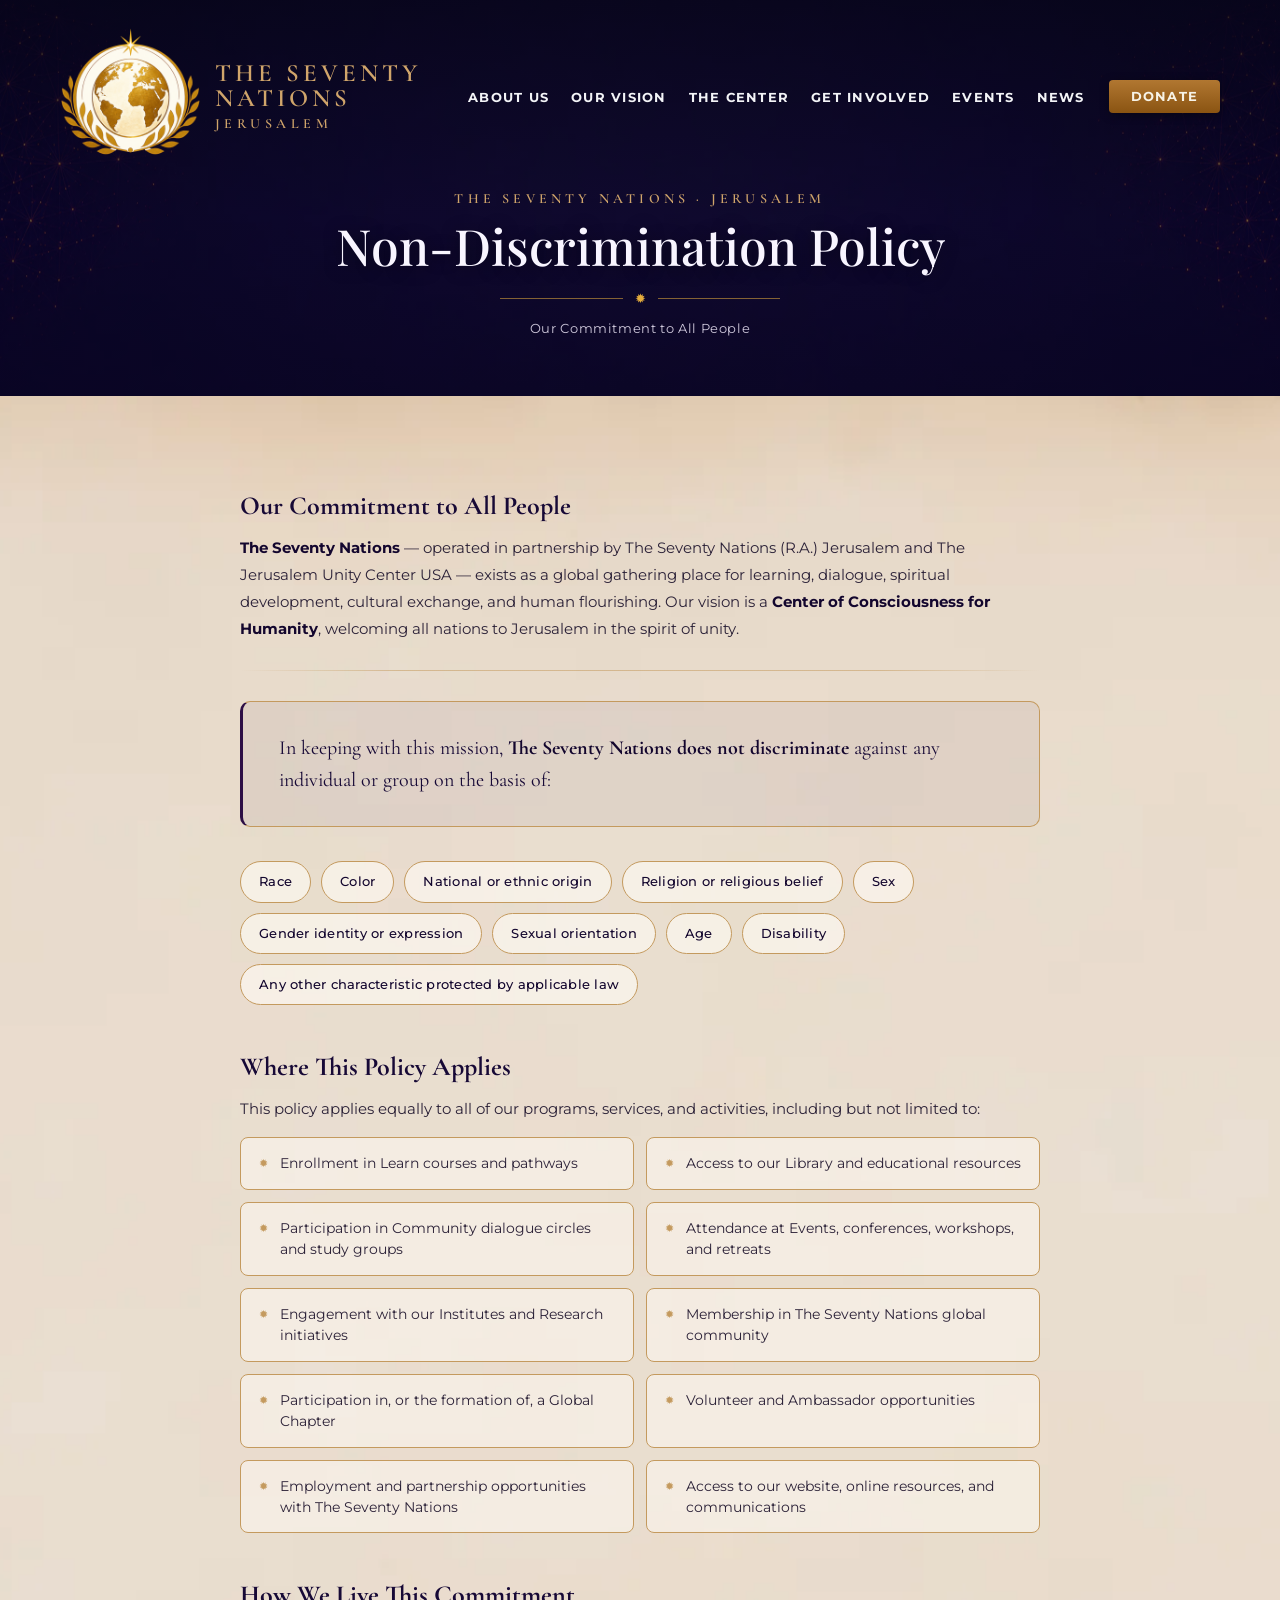
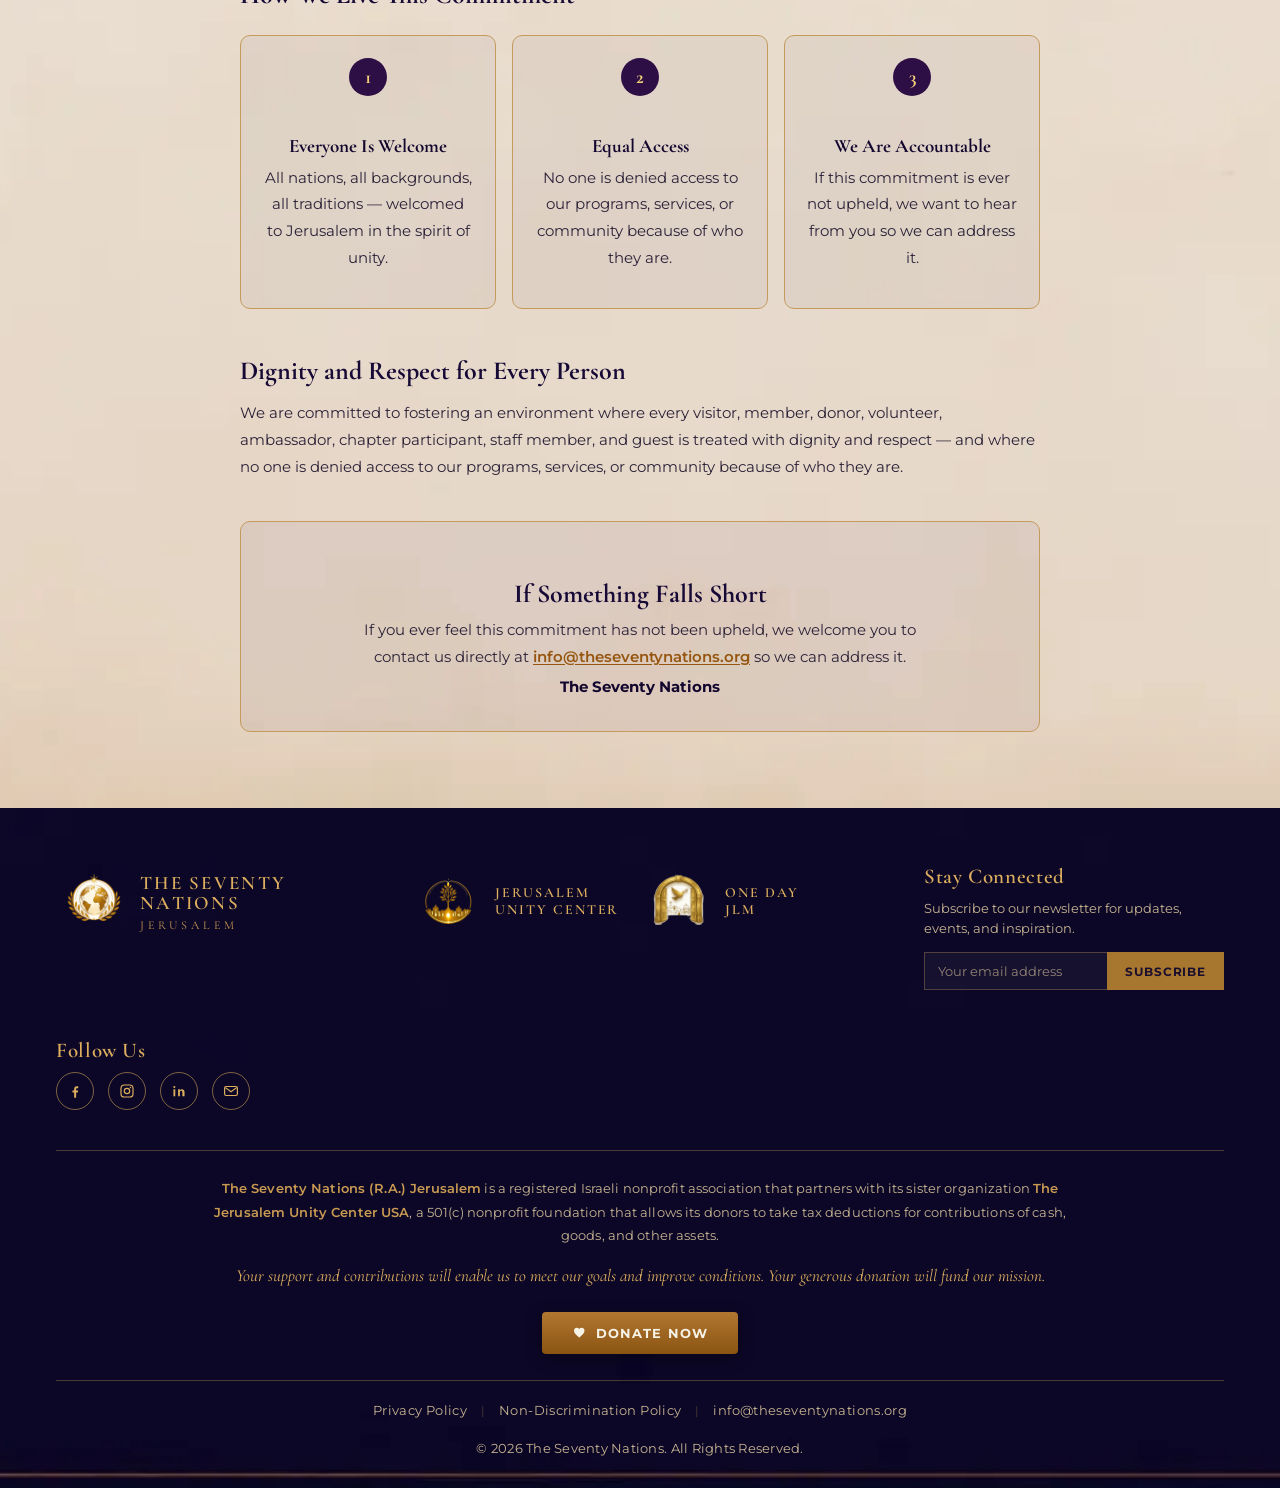
==== non-discrimination-policy.html @ 77fea35b "pages: rewrite privacy policy, add non-discrimination policy Replaces the privacy policy with the cl" ====
<!DOCTYPE html>
<html lang="en">
<head>
  <meta charset="UTF-8" />
  <meta name="viewport" content="width=device-width, initial-scale=1.0" />
  <title>Non-Discrimination Policy &mdash; The Seventy Nations</title>
  <meta name="description" content="The Seventy Nations welcomes every person. Our Non-Discrimination Policy and our commitment to dignity, respect, and equal access across all programs." />

  <!-- Favicons -->
  <link rel="icon" href="assets/favicon.ico" sizes="any" />
  <link rel="icon" type="image/png" sizes="32x32" href="assets/favicon-32x32.png" />
  <link rel="icon" type="image/png" sizes="16x16" href="assets/favicon-16x16.png" />
  <link rel="apple-touch-icon" sizes="180x180" href="assets/apple-touch-icon.png" />
  <link rel="manifest" href="assets/site.webmanifest" />
  <meta name="theme-color" content="#0A0522" />

  <link rel="preconnect" href="https://fonts.googleapis.com" />
  <link rel="preconnect" href="https://fonts.gstatic.com" crossorigin />
  <link href="https://fonts.googleapis.com/css2?family=Cormorant+Garamond:ital,wght@0,400;0,500;0,600;0,700;1,400;1,500&family=Playfair+Display:ital,wght@0,400;0,500;0,600;0,700;1,400;1,500&family=Montserrat:wght@400;500;600;700&display=swap" rel="stylesheet" />
  <!-- shared site chrome (header, footer, design tokens) -->
  <link rel="stylesheet" href="style.css" />
  <!-- this page only -->
  <link rel="stylesheet" href="non-discrimination-policy.css" />
</head>
<body>
  <!-- ===================== HEADER ===================== -->
  <header class="site-header">
    <a class="brand" href="index.html#home">
      <img class="brand__emblem" src="assets/img/logo.png" alt="The Seventy Nations emblem" />
      <span class="brand__text">
        <span class="brand__title">The Seventy<br />Nations</span>
        <span class="brand__sub">Jerusalem</span>
      </span>
    </a>

    <nav class="main-nav">
      <ul class="main-nav__list">
        <li><a href="index.html#vision">About Us</a></li>
        <li><a href="index.html#vision">Our Vision</a></li>
        <li><a href="index.html#the-center">The Center</a></li>
        <li><a href="index.html#get-involved">Get Involved</a></li>
        <li><a href="index.html#events">Events</a></li>
        <li><a href="index.html">News</a></li>
      </ul>
      <a class="btn-donate" href="https://theseventynations.org/donate-now/">Donate</a>
    </nav>
  </header>

  <!-- ===================== HERO BANNER ===================== -->
  <section class="legal-hero">
    <div class="legal-hero__overlay"></div>
    <div class="legal-hero__content">
      <span class="legal-hero__eyebrow">The Seventy Nations &middot; Jerusalem</span>
      <h1 class="legal-hero__title">Non-Discrimination Policy</h1>
      <div class="legal-hero__rule"><span></span></div>
      <p class="legal-hero__meta">Our Commitment to All People</p>
    </div>
  </section>

  <!-- ===================== CONTENT ===================== -->
  <main class="legal">
    <div class="legal__inner">

      <h2>Our Commitment to All People</h2>

      <p class="legal__lead">
        <strong>The Seventy Nations</strong> &mdash; operated in partnership by The Seventy Nations (R.A.)
        Jerusalem and The Jerusalem Unity Center USA &mdash; exists as a global gathering place for
        learning, dialogue, spiritual development, cultural exchange, and human flourishing. Our vision
        is a <strong>Center of Consciousness for Humanity</strong>, welcoming all nations to Jerusalem
        in the spirit of unity.
      </p>

      <hr class="legal__divider" />

      <!-- The pledge -->
      <div class="legal-pledge">
        <p>
          In keeping with this mission, <strong>The Seventy Nations does not discriminate</strong>
          against any individual or group on the basis of:
        </p>
      </div>

      <ul class="legal-chips">
        <li>Race</li>
        <li>Color</li>
        <li>National or ethnic origin</li>
        <li>Religion or religious belief</li>
        <li>Sex</li>
        <li>Gender identity or expression</li>
        <li>Sexual orientation</li>
        <li>Age</li>
        <li>Disability</li>
        <li>Any other characteristic protected by applicable law</li>
      </ul>

      <h2>Where This Policy Applies</h2>
      <p>
        This policy applies equally to all of our programs, services, and activities,
        including but not limited to:
      </p>

      <ul class="legal-applies">
        <li>Enrollment in Learn courses and pathways</li>
        <li>Access to our Library and educational resources</li>
        <li>Participation in Community dialogue circles and study groups</li>
        <li>Attendance at Events, conferences, workshops, and retreats</li>
        <li>Engagement with our Institutes and Research initiatives</li>
        <li>Membership in The Seventy Nations global community</li>
        <li>Participation in, or the formation of, a Global Chapter</li>
        <li>Volunteer and Ambassador opportunities</li>
        <li>Employment and partnership opportunities with The Seventy Nations</li>
        <li>Access to our website, online resources, and communications</li>
      </ul>

      <h2>How We Live This Commitment</h2>
      <div class="legal-flow">
        <div class="legal-flow__step">
          <span class="legal-flow__num">1</span>
          <h3 class="legal-flow__title">Everyone Is Welcome</h3>
          <p class="legal-flow__text">All nations, all backgrounds, all traditions &mdash; welcomed to Jerusalem in the spirit of unity.</p>
        </div>
        <div class="legal-flow__step">
          <span class="legal-flow__num">2</span>
          <h3 class="legal-flow__title">Equal Access</h3>
          <p class="legal-flow__text">No one is denied access to our programs, services, or community because of who they are.</p>
        </div>
        <div class="legal-flow__step">
          <span class="legal-flow__num">3</span>
          <h3 class="legal-flow__title">We Are Accountable</h3>
          <p class="legal-flow__text">If this commitment is ever not upheld, we want to hear from you so we can address it.</p>
        </div>
      </div>

      <h2>Dignity and Respect for Every Person</h2>
      <p>
        We are committed to fostering an environment where every visitor, member, donor, volunteer,
        ambassador, chapter participant, staff member, and guest is treated with dignity and respect
        &mdash; and where no one is denied access to our programs, services, or community because of
        who they are.
      </p>

      <div class="legal__contact">
        <h2>If Something Falls Short</h2>
        <p>
          If you ever feel this commitment has not been upheld, we welcome you to contact us directly
          at <a href="mailto:info@theseventynations.org">info@theseventynations.org</a> so we can address it.
        </p>
        <p><strong>The Seventy Nations</strong></p>
      </div>

    </div>
  </main>

  <!-- ===================== FOOTER ===================== -->
  <footer class="footer" id="footer">
    <div class="footer__inner">

      <!-- ---- Top row : four areas ---- -->
      <div class="footer__top">

        <!-- 1. Brand crest -->
        <a class="footer__brand" href="https://seventynationsjerusalem.org/" target="_blank" rel="noopener noreferrer" aria-label="The Seventy Nations Jerusalem">
          <span class="footer__crest" aria-hidden="true">
            <img src="assets/img/footer-crest.png" alt="" />
          </span>
          <span class="footer__brand-text">
            <span class="footer__brand-name">THE SEVENTY<br>NATIONS</span>
            <span class="footer__brand-sub">JERUSALEM</span>
          </span>
        </a>

        <!-- 2. Sub-brands -->
        <div class="footer__marks">
          <a class="footer__mark" href="https://jerusalemunity.org/" target="_blank" rel="noopener noreferrer" aria-label="Jerusalem Unity Center">
            <span class="footer__mark-icon" aria-hidden="true">
              <img src="assets/img/mark-unity-center.png" alt="" />
            </span>
            <span class="footer__mark-text">JERUSALEM<br>UNITY CENTER</span>
          </a>
          <div class="footer__mark">
            <span class="footer__mark-icon" aria-hidden="true">
              <img src="assets/img/mark-one-day-jlm.png" alt="" />
            </span>
            <span class="footer__mark-text">ONE DAY<br>JLM</span>
          </div>
        </div>

        <!-- 3. Stay Connected -->
        <div class="footer__connect">
          <h3 class="footer__label">Stay Connected</h3>
          <p class="footer__connect-text">Subscribe to our newsletter for updates,<br> events, and inspiration.</p>
          <div class="footer__subscribe">
            <input class="footer__input" type="email" placeholder="Your email address" aria-label="Your email address" />
            <button class="footer__sub-btn" type="button">SUBSCRIBE</button>
          </div>
        </div>

        <!-- 4. Follow Us -->
        <div class="footer__follow">
          <h3 class="footer__label">Follow Us</h3>
          <div class="footer__social">
            <a class="footer__social-btn" href="https://www.facebook.com/profile.php?id=61590501373845" target="_blank" rel="noopener noreferrer" aria-label="Facebook">
              <svg viewBox="0 0 24 24" width="16" height="16" fill="currentColor"><path d="M13.5 21v-7h2.3l.4-2.7h-2.7V9.5c0-.8.2-1.3 1.4-1.3h1.4V5.8c-.3 0-1.1-.1-2-.1-2 0-3.4 1.2-3.4 3.5v2H8.6V14h2.3v7h2.6Z"/></svg>
            </a>
            <a class="footer__social-btn" href="https://www.instagram.com/meirahlight" target="_blank" rel="noopener noreferrer" aria-label="Instagram">
              <svg viewBox="0 0 24 24" width="16" height="16" fill="none" stroke="currentColor" stroke-width="1.6"><rect x="4" y="4" width="16" height="16" rx="4.5"/><circle cx="12" cy="12" r="3.6"/><circle cx="16.6" cy="7.4" r="1" fill="currentColor" stroke="none"/></svg>
            </a>
            <a class="footer__social-btn" href="https://www.linkedin.com/in/meirah-marianne-paradise-b34072191/" target="_blank" rel="noopener noreferrer" aria-label="LinkedIn">
              <svg viewBox="0 0 24 24" width="16" height="16" fill="currentColor"><path d="M7 9.5H4.6V19H7V9.5ZM5.8 5.3a1.4 1.4 0 1 0 0 2.8 1.4 1.4 0 0 0 0-2.8ZM19.4 19v-5.2c0-2.8-1.5-4.1-3.5-4.1a3 3 0 0 0-2.7 1.5V9.5H10.8c0 .7 0 9.5 0 9.5h2.4v-5.3c0-.3 0-.6.1-.8.2-.5.7-1.1 1.6-1.1 1.1 0 1.6.9 1.6 2.1V19h2.3Z"/></svg>
            </a>
            <a class="footer__social-btn" href="mailto:info@theseventynations.org" aria-label="Email">
              <svg viewBox="0 0 24 24" width="16" height="16" fill="none" stroke="currentColor" stroke-width="1.6"><rect x="3.5" y="6" width="17" height="12" rx="2"/><path d="m4.5 7.5 7.5 5.5 7.5-5.5"/></svg>
            </a>
          </div>
        </div>

      </div>

      <!-- ---- Nonprofit / tax-deductibility statement ---- -->
      <div class="footer__legal">
        <p class="footer__legal-text">
          <strong class="footer__legal-org">The Seventy Nations (R.A.) Jerusalem</strong> is a registered
          Israeli nonprofit association that partners with its sister organization
          <strong class="footer__legal-org">The Jerusalem Unity Center USA</strong>, a 501(c) nonprofit
          foundation that allows its donors to take tax deductions for contributions of cash,
          goods, and other assets.
        </p>
        <p class="footer__legal-note">
          Your support and contributions will enable us to meet our goals and improve conditions.
          Your generous donation will fund our mission.
        </p>
        <a class="footer__donate" href="https://theseventynations.org/donate-now/">
          <svg class="donate-heart" viewBox="0 0 24 24" fill="currentColor" aria-hidden="true"><path d="M12 20.3l-1.4-1.3C6 14.9 3.2 12.3 3.2 9.1 3.2 6.5 5.2 4.5 7.8 4.5c1.5 0 2.9.7 3.8 1.8.9-1.1 2.3-1.8 3.8-1.8 2.6 0 4.6 2 4.6 4.6 0 3.2-2.8 5.8-7.4 9.9L12 20.3Z"/></svg>
          Donate Now
        </a>
      </div>

      <!-- ---- Bottom bar ---- -->
      <div class="footer__bottom">
        <nav class="footer__legal-links" aria-label="Legal">
          <a href="privacy-policy.html">Privacy Policy</a>
          <span class="footer__legal-sep" aria-hidden="true">|</span>
          <a href="non-discrimination-policy.html">Non-Discrimination Policy</a>
          <span class="footer__legal-sep" aria-hidden="true">|</span>
          <a href="mailto:info@theseventynations.org">info@theseventynations.org</a>
        </nav>
        <p class="footer__copy">&copy; 2026 The Seventy Nations. All Rights Reserved.</p>
      </div>

    </div>
  </footer>
</body>
</html>
---- style.css ----
/* ===================================================================
   The Seventy Nations — Header + Hero
   Colors extracted directly from assets/mockup-full.png
   =================================================================== */
:root {
  --purple-deep:   #0A0522;  /* far-left hero background        */
  --purple-base:   #07051E;  /* darkest nav / emblem ground     */
  --purple-mid:    #1E1038;  /* gradient mid / nav right tone   */
  --gold:          #F2B83A;  /* bright gold — subheading/accents (mockup-sampled) */
  --gold-soft:     #D0A56B;  /* logo / muted gold               */
  --gold-btn-1:    #B17731;  /* button gradient top (mockup-sampled) */
  --gold-btn-2:    #8A5412;  /* button gradient bottom (mockup-sampled) */
  --btn-text:      #F7F3E7;  /* warm white button text (mockup-sampled) */
  --white:         #F8F5FF;  /* heading white                   */
  --text-muted:    #CFC9DC;  /* paragraph lavender-grey         */
  --nav-text:      #ECE7F4;  /* nav links                       */
  --quote-text:    #E7DEF1;  /* isaiah quote                    */

  /* --- Section 2 (Why / Visionaries parchment) — extracted from mockup --- */
  --s2-cream:      #EFE6D6;  /* parchment background fallback   */
  --s2-ink:        #170936;  /* serif column headings (mockup-sampled) */
  --s2-body:       #2C2238;  /* dark-navy body paragraphs       */
  --s2-emph:       #13062E;  /* bold emphasized line (mockup-sampled) */
  --s2-gold-icon:  #C8964A;  /* line-art globe / skyline stroke */
  --s2-line:       #C49A5E;  /* thin vertical gold dividers     */
  --s2-btn:        #2D0E45;  /* solid navy button fill          */
  --s2-btn-text:   #F4D27A;  /* gold button text                */

  /* --- Section 3 (Jerusalem Unity Center) — extracted from mockup --- */
  --s3-navy:       #14102E;  /* solid navy panel base           */
  --s3-navy-edge:  #0C0820;  /* deepest left edge               */
  --s3-gold:       #D49A4E;  /* serif heading gold              */
  --s3-gold-soft:  #C3955E;  /* italic subheading gold          */
  --s3-cream:      #D9D3E4;  /* paragraph cream/lavender        */
  --s3-btn:        #C8A04A;  /* solid gold button fill          */
  --s3-btn-dark:   #2A1606;  /* button dark text                */

  /* --- Section 4 (Get Involved) — extracted from mockup --- */
  --s4-cream:      #EFE3D6;  /* parchment strip background       */
  --s4-title:      #220E3F;  /* dark navy serif heading (mockup-sampled) */
  --s4-gold:       #B2722B;  /* line-art icons gold (mockup-sampled) */
  --s4-gold-soft:  #B47235;  /* italic subheading gold (mockup-sampled) */
  --s4-line:       #D2A263;  /* flanking heading lines (mockup-sampled) */
  --s4-divider:    rgba(167, 102, 32, 0.5); /* vertical item dividers (mockup-sampled) */
  --s4-label:      #27103C;  /* dark-navy item labels (mockup-sampled) */
  --s4-btn:        #361349;  /* solid deep-purple button fill (mockup-sampled) */
  --s4-btn-text:   #EAB351;  /* button gold text (mockup-sampled) */

  /* ---- Section 5 : A Shared Future banner ---- */
  --s5-navy:       #14102E;  /* overlay navy/purple dimmer        */
  --s5-navy-warm:  #2A1A3A;  /* warm sunset edge of overlay       */
  --s5-heading:    #F4EFE6;  /* cream/white heading               */
  --s5-text:       #D8D0C4;  /* cream paragraph text              */

  /* ---- Footer — extracted from mockup --- */
  --ft-navy:        #0B0626;  /* footer navy base                 */
  --ft-gold:        #DCAE5E;  /* labels / icons / serif crest     */
  --ft-gold-soft:   #C99A52;  /* secondary gold serif text        */
  --ft-btn:         #A8772F;  /* solid SUBSCRIBE button gold (muted) */
  --ft-btn-text:    #1A0E2E;  /* dark navy text on button         */
  --ft-muted:       #C7B493;  /* muted cream-gold body / copyright*/
  --ft-line:        rgba(220, 174, 94, 0.30); /* gold dividers    */
  --ft-ring:        rgba(220, 174, 94, 0.55); /* social icon rings*/
}

* { margin: 0; padding: 0; box-sizing: border-box; }

html { scroll-behavior: smooth; }

/* offset anchor targets so the fixed header doesn't overlap headings */
#home,
#vision,
#pillars,
#the-center,
#get-involved,
#meirah,
#events,
#future,
#footer { scroll-margin-top: 90px; }

body {
  font-family: "Montserrat", sans-serif;
  background: var(--purple-deep);
  color: var(--white);
  -webkit-font-smoothing: antialiased;
  text-rendering: optimizeLegibility;
}

a { text-decoration: none; color: inherit; }
ul { list-style: none; }

/* ===================== HEADER ===================== */
.site-header {
  position: absolute;
  top: 0; left: 0; right: 0;
  z-index: 10;
  display: flex;
  align-items: center;
  justify-content: space-between;
  padding: 26px 60px;
}

.brand {
  display: flex;
  align-items: center;
  gap: 15px;
}

.brand__emblem {
  height: 140px;
  width: auto;
  display: block;
}

.brand__text {
  display: flex;
  flex-direction: column;
  justify-content: center;
}

.brand__title {
  font-family: "Cormorant Garamond", serif;
  font-weight: 600;
  font-size: 25px;
  line-height: 1.02;
  letter-spacing: 0.16em;
  text-transform: uppercase;
  color: var(--gold-soft);
}

.brand__sub {
  font-family: "Cormorant Garamond", serif;
  font-weight: 600;
  font-size: 14px;
  letter-spacing: 0.32em;
  text-transform: uppercase;
  color: var(--gold-soft);
  margin-top: 3px;
}

/* ---- Nav ---- */
.main-nav {
  display: flex;
  align-items: center;
  gap: 24px;
}

.main-nav__list {
  display: flex;
  align-items: center;
  gap: 22px;
}

.main-nav__list a {
  font-family: "Montserrat", sans-serif;
  font-weight: 700;
  font-size: 12.5px;
  letter-spacing: 0.1em;
  text-transform: uppercase;
  white-space: nowrap;
  color: #F3F4F7;
  transition: color 0.2s ease;
}

.main-nav__list a:hover { color: var(--gold); }

.btn-donate {
  font-family: "Montserrat", sans-serif;
  font-weight: 700;
  font-size: 12.5px;
  letter-spacing: 0.1em;
  text-transform: uppercase;
  white-space: nowrap;
  color: var(--btn-text);
  background: linear-gradient(180deg, var(--gold-btn-1) 0%, var(--gold-btn-2) 100%);
  padding: 9px 22px;
  border-radius: 4px;
  box-shadow: 0 2px 10px rgba(0, 0, 0, 0.35);
  transition: filter 0.2s ease;
}

.btn-donate:hover { filter: brightness(1.08); }

/* ===================== HERO ===================== */
.hero {
  position: relative;
  min-height: 600px;
  background-color: var(--purple-deep);
  background-image: url("assets/img/hero-bg.jpg");
  background-image: image-set(url("assets/img/hero-bg.webp") type("image/webp"), url("assets/img/hero-bg.jpg") type("image/jpeg"));
  /* desktop artwork: full-bleed, centre-cropped and filled edge to edge */
  background-size: cover;
  background-position: center center;
  background-repeat: no-repeat;
  overflow: hidden;
}

/* dark purple gradient overlay: dense left -> sunset reveal right.
   the new artwork is already deep purple on the left, so the left band is
   semi-opaque (not solid) — text keeps full contrast while the constellation
   motif in the image still ghosts through */
.hero__overlay {
  position: absolute;
  inset: 0;
  background:
    linear-gradient(
      100deg,
      rgba(10, 5, 34, 0.88) 0%,
      rgba(10, 5, 34, 0.80) 22%,
      rgba(11, 5, 36, 0.62) 38%,
      rgba(14, 7, 44, 0.38) 54%,
      rgba(18, 9, 50, 0.14) 72%,
      rgba(22, 11, 56, 0.05) 90%,
      rgba(24, 12, 58, 0.02) 100%
    ),
    linear-gradient(
      180deg,
      rgba(7, 5, 24, 0.55) 0%,
      rgba(7, 5, 24, 0) 22%,
      rgba(7, 5, 24, 0) 78%,
      rgba(7, 5, 24, 0.25) 100%
    );
}

/* ---- Isaiah quote (top-right) ---- */
.hero__quote {
  position: absolute;
  top: 116px;
  right: 90px;
  z-index: 3;
  text-align: center;
  max-width: 460px;
}

/* soft purple pool behind the quote: the light streams in the new artwork
   pass right under the quote's last line, so give it a localized dim halo */
.hero__quote::before {
  content: "";
  position: absolute;
  z-index: -1;
  inset: -46px -70px -52px;
  background: radial-gradient(
    closest-side,
    rgba(10, 5, 34, 0.45),
    rgba(10, 5, 34, 0.24) 55%,
    rgba(10, 5, 34, 0) 100%
  );
}

.hero__quote blockquote {
  font-family: "Playfair Display", serif;
  font-style: italic;
  font-weight: 400;
  font-size: 21px;
  line-height: 1.55;
  color: var(--quote-text);
  text-shadow: 0 2px 10px rgba(7, 5, 24, 0.9), 0 0 28px rgba(7, 5, 24, 0.7);
}

.hero__quote figcaption {
  margin-top: 14px;
  font-family: "Cormorant Garamond", serif;
  font-weight: 600;
  font-size: 13px;
  letter-spacing: 0.34em;
  text-transform: uppercase;
  color: var(--gold);
  text-shadow: 0 2px 10px rgba(7, 5, 24, 0.95), 0 0 22px rgba(7, 5, 24, 0.8);
}

/* ---- Left content ---- */
.hero__content {
  position: relative;
  z-index: 3;
  max-width: 620px;
  /* top padding clears the absolutely-positioned header (26px pad + 140px logo) */
  padding: 202px 60px 64px;
  display: flex;
  flex-direction: column;
  justify-content: center;
}

.hero__title {
  font-family: "Playfair Display", serif;
  font-weight: 500;
  font-size: 60px;
  line-height: 1.05;
  white-space: nowrap;
  color: var(--white);
  text-shadow: 0 2px 18px rgba(0, 0, 0, 0.45);
}

.hero__subtitle {
  font-family: "Cormorant Garamond", serif;
  font-weight: 500;
  font-style: normal;
  font-size: 30px;
  letter-spacing: 0.02em;
  color: var(--gold);
  margin-top: 10px;
}

/* mockup ornament: thin gold line — sun/star burst — thin gold line,
   spanning the width of the subtitle */
.hero__rule {
  display: flex;
  align-items: center;
  gap: 12px;
  max-width: 355px;
  margin: 20px 0 22px;
}

.hero__rule::before,
.hero__rule::after {
  content: "";
  flex: 1 1 0;
  height: 1px;
  background: rgba(229, 173, 60, 0.55);   /* sampled from mockup accent line */
}

.hero__rule span {
  display: block;
  line-height: 1;
  font-size: 13px;
  color: #E5AD3C;                         /* sampled from mockup star ornament */
}

.hero__rule span::before {
  content: "\2739";                       /* twelve-pointed star burst */
}

.hero__lede {
  font-family: "Montserrat", sans-serif;
  font-weight: 400;
  font-size: 15.5px;
  line-height: 1.75;
  color: var(--text-muted);
  max-width: 440px;
}

.hero__lede + .hero__lede { margin-top: 14px; }

/* ---- Buttons ---- */
.hero__actions {
  display: flex;
  gap: 18px;
  margin-top: 30px;
}

.btn {
  display: inline-flex;
  align-items: center;
  gap: 12px;
  font-family: "Montserrat", sans-serif;
  font-weight: 600;
  font-size: 13px;
  letter-spacing: 0.14em;
  text-transform: uppercase;
  padding: 14px 28px;
  border-radius: 4px;
  transition: all 0.22s ease;
}

.btn__arrow { font-size: 15px; line-height: 1; }

.btn--solid {
  color: var(--btn-text);
  background: linear-gradient(180deg, var(--gold-btn-1) 0%, var(--gold-btn-2) 100%);
  box-shadow: 0 4px 16px rgba(0, 0, 0, 0.3);
}

.btn--solid:hover { filter: brightness(1.08); transform: translateY(-1px); }

.btn--ghost {
  color: var(--gold);
  background: transparent;
  border: 1px solid var(--gold-soft);
}

.btn--ghost:hover {
  background: rgba(227, 188, 130, 0.1);
  border-color: var(--gold);
}

/* ===================== RESPONSIVE ===================== */
/* the desktop hero stays centre-cropped at every width — no per-breakpoint
   background-position overrides above the mobile (768px) image swap. */

@media (max-width: 1100px) {
  .site-header { padding: 18px 32px; }
  .main-nav { gap: 24px; }
  .main-nav__list { gap: 22px; }
  .hero__quote { top: 110px; right: 32px; max-width: 360px; }
  .hero__quote blockquote { font-size: 18px; }
  .hero__content { padding-left: 32px; padding-right: 32px; }
  .hero__title { font-size: 54px; }
}

/* Compact header for laptops/tablets so the full nav never overflows.
   Desktop (>1200px) is untouched. Nav hides below 900px (logo + Donate),
   consistent with the mobile pattern. */
@media (max-width: 1200px) {
  .site-header { padding: 16px 28px; }
  .brand { gap: 12px; }
  .brand__emblem { height: 124px; }
  .brand__title { font-size: 20px; }
  .brand__sub { font-size: 11.5px; letter-spacing: 0.26em; }
  .main-nav { gap: 16px; }
  .main-nav__list { gap: 14px; }
  .main-nav__list a { font-size: 11px; letter-spacing: 0.05em; }
  .btn-donate { font-size: 11px; padding: 8px 15px; }
}
@media (max-width: 900px) {
  .main-nav__list { display: none; }
  html, body { overflow-x: hidden; }
}


/* ============ MOBILE — header + hero (max-width: 768px) ============ */
@media (max-width: 768px) {
  html, body { overflow-x: hidden; }

  /* ---- Header ---- */
  .site-header { padding: 14px 20px; }
  .main-nav__list { display: none; }
  .brand { gap: 12px; }
  .brand__emblem { height: 110px; }
  .brand__title { font-size: 20px; }
  .brand__sub { font-size: 12px; letter-spacing: 0.28em; }
  .btn-donate { font-size: 12px; padding: 10px 18px; }

  /* ---- Hero ---- */
  .hero {
    /* dedicated portrait hero image for mobile (Blogger-hosted) */
    background-image: url("assets/img/hero-bg-mobile.jpg");
    background-image: image-set(url("assets/img/hero-bg-mobile.webp") type("image/webp"), url("assets/img/hero-bg-mobile.jpg") type("image/jpeg"));
    background-size: cover;
    background-repeat: no-repeat;
    background-position: center center;
  }
  /* portrait overlay: dark bands top & bottom so quote and content stay legible,
     lighter middle so the skyline still reads through */
  .hero__overlay {
    background: linear-gradient(
      180deg,
      rgba(7, 5, 24, 0.88) 0%,
      rgba(9, 6, 30, 0.68) 28%,
      rgba(10, 5, 34, 0.55) 52%,
      rgba(10, 5, 34, 0.80) 80%,
      rgba(7, 5, 24, 0.94) 100%
    );
  }
  .hero__quote {
    position: static;
    max-width: 430px;
    margin: 0 auto;
    padding: 134px 24px 0;
    text-align: center;
  }
  /* mobile's full-width top gradient band already dims the sky behind the
     quote; the desktop halo would mis-anchor on a static element anyway */
  .hero__quote::before { display: none; }
  .hero__quote blockquote {
    font-size: 17px;
    line-height: 1.6;
    text-shadow: 0 2px 12px rgba(7, 5, 24, 1), 0 0 30px rgba(7, 5, 24, 0.95), 0 0 56px rgba(7, 5, 24, 0.8);
  }
  .hero__quote blockquote br { display: none; }
  .hero__quote figcaption { margin-top: 12px; font-size: 12px; }
  .hero__content {
    max-width: none;
    align-items: center;
    text-align: center;
    padding: 30px 22px 56px;
  }
  .hero__title { font-size: 34px; line-height: 1.12; white-space: normal; }
  .hero__subtitle { font-size: 21px; margin-top: 8px; }
  .hero__rule { width: 100%; max-width: 250px; margin: 16px auto 18px; }
  .hero__lede { font-size: 15px; line-height: 1.65; max-width: 480px; }
  .hero__lede + .hero__lede { margin-top: 12px; }
  .hero__actions {
    flex-direction: column;
    align-items: stretch;
    width: 100%;
    max-width: 340px;
    gap: 12px;
    margin-top: 26px;
  }
  .btn { justify-content: center; padding: 15px 20px; font-size: 12.5px; }
}

/* ===================================================================
   SECTION 2 — Why The Seventy Nations / Why Jerusalem / Visionaries
   (parchment, three columns with thin gold dividers)
   =================================================================== */
.why {
  background-color: var(--s2-cream);
  background-image: url("assets/img/section-2-bg.jpg");
  background-image: image-set(url("assets/img/section-2-bg.webp") type("image/webp"), url("assets/img/section-2-bg.jpg") type("image/jpeg"));
  background-size: cover;
  background-position: center;
  background-repeat: no-repeat;
  color: var(--s2-body);
}

.why__inner {
  display: grid;
  /* column proportions measured from assets/hero-and-2nd-section-mockup.png */
  grid-template-columns: 1.24fr 1fr 1.28fr;
  column-gap: 56px;
  max-width: 1420px;
  margin: 0 auto;
  padding: 64px 36px 68px;
}

/* thin vertical gold dividers sitting in the gaps between columns */
.why__col {
  position: relative;
  min-width: 0;
}

.why__col + .why__col::before {
  content: "";
  position: absolute;
  top: 4px;
  bottom: 4px;
  left: -28px;
  width: 1px;
  background: linear-gradient(
    180deg,
    rgba(196, 154, 94, 0) 0%,
    rgba(196, 154, 94, 0.55) 14%,
    rgba(196, 154, 94, 0.55) 86%,
    rgba(196, 154, 94, 0) 100%
  );
}

.why__title {
  font-family: "Cormorant Garamond", serif;
  font-weight: 600;
  font-size: clamp(20px, 1.875vw, 27px);
  line-height: 1.15;
  letter-spacing: 0.005em;
  color: var(--s2-ink);
  margin: 0 0 20px;
}

.why__body { font-size: 0; }   /* collapse whitespace between inline children */

/* line-art icon images — small, no frame, no background */
.why__icon { display: block; line-height: 0; }
.why__icon img {
  display: block;
  width: 100%;
  height: auto;
  object-fit: contain;
  background: none;
  border: none;
}

/* Column 1 — heading indented over the text block, globe icon beside the paragraphs */
.why__col--globe {
  display: grid;
  grid-template-columns: auto 1fr;
  grid-template-areas:
    ".    title"
    "icon text";
  column-gap: 22px;
  align-items: start;
}
.why__title--globe { grid-area: title; }
.why__icon--globe {
  grid-area: icon;
  width: clamp(84px, 7.8vw, 112px);
  margin-top: -6px;   /* globe top sits just above the first paragraph, as in the mockup */
}
.why__text {
  grid-area: text;
  min-width: 0;
}

/* Column 2 — skyline icon beside the first paragraph, second paragraph below */
.why__title--centered { text-align: center; }
.why__lede {
  display: flex;
  align-items: center;
  gap: 18px;
  margin-bottom: 16px;
}
.why__lede .why__p { margin: 0; }
.why__icon--skyline {
  width: clamp(96px, 8.6vw, 124px);
  flex: none;
}

.why__p {
  font-family: "Montserrat", sans-serif;
  font-weight: 400;
  font-size: 14px;
  line-height: 1.72;
  color: var(--s2-body);
  margin: 0 0 16px;
}

.why__emph {
  font-family: "Montserrat", sans-serif;
  font-weight: 700;
  font-size: 14px;
  line-height: 1.6;
  color: var(--s2-emph);
  margin: 0;
}

.why__btn {
  display: inline-flex;
  align-items: center;
  gap: 9px;
  margin-top: 8px;
  padding: 13px 26px;
  background: var(--s2-btn);
  color: var(--s2-btn-text);
  font-family: "Montserrat", sans-serif;
  font-weight: 700;
  font-size: 13px;
  letter-spacing: 0.09em;
  text-transform: uppercase;
  text-decoration: none;
  border-radius: 2px;
  transition: filter 0.2s ease, transform 0.2s ease;
}
.why__btn:hover { filter: brightness(1.12); transform: translateY(-1px); }
.why__btn-arrow { font-size: 15px; line-height: 1; }

/* ---- Section 2 responsive ---- */
@media (max-width: 1100px) {
  .why__inner { column-gap: 44px; padding: 56px 36px 60px; }
  .why__col + .why__col::before { left: -22px; }
}

/* ============ MOBILE — why / visionaries (max-width: 768px) ============ */
@media (max-width: 768px) {
  .why__inner { grid-template-columns: 1fr; row-gap: 40px; padding: 48px 22px 52px; }
  .why__col + .why__col::before { display: none; }
  .why__col + .why__col {
    padding-top: 40px;
    border-top: 1px solid rgba(196, 154, 94, 0.4);
  }
  /* centered stacks for a tidy, symmetric read on narrow screens */
  .why__col { text-align: center; }
  .why__title,
  .why__title--centered { font-size: 22px; line-height: 1.2; text-align: center; margin-bottom: 18px; }

  /* column 1: heading, globe centered, then text — one clean centered stack */
  .why__col--globe {
    grid-template-columns: 1fr;
    grid-template-areas:
      "title"
      "icon"
      "text";
    column-gap: 0;
  }
  .why__icon--globe { width: 96px; margin: 0 auto 18px; }

  /* column 2: skyline sits centered above its paragraph */
  .why__lede { flex-direction: column; align-items: center; gap: 16px; }
  .why__icon--skyline { width: 130px; margin: 0 auto; }

  .why__p { font-size: 15px; line-height: 1.7; margin: 0 0 14px; }
  .why__emph { font-size: 15px; line-height: 1.65; }

  /* column 3: copy and call-to-action centered */
  .why__body { text-align: center; }
  .why__btn { margin-top: 8px; padding: 14px 28px; }
}


/* ===================================================================
   SECTION 2C — OUR FOUR PILLARS  (light parchment, one row of four)
   Colors sampled from assets/mockup-full-2.png
   =================================================================== */
:root {
  --pl-cream:      #F2E5D3;  /* parchment background              */
  --pl-badge:      #1F0A3C;  /* solid dark-navy icon badge fill   */
  --pl-icon:       #D49A4E;  /* gold line-art icon stroke         */
  --pl-heading:    #170839;  /* dark navy serif "OUR FOUR PILLARS" (mockup-sampled) */
  --pl-line:       #C49A5E;  /* flank + vertical divider gold     */
  --pl-title:      #1C0B2E;  /* bold dark-navy pillar title       */
  --pl-desc:       #2C2238;  /* dark-navy description text         */
}

.pillars {
  background-color: var(--pl-cream);            /* fallback while image loads */
  background-image: url("assets/img/section-3-bg.jpg");
  background-image: image-set(url("assets/img/section-3-bg.webp") type("image/webp"), url("assets/img/section-3-bg.jpg") type("image/jpeg"));
  background-size: cover;
  background-position: center;
  background-repeat: no-repeat;
}

.pillars__inner {
  max-width: 1340px;
  margin: 0 auto;
  padding: 52px 56px 56px;
}

/* ---- centered gold heading with flanking lines + inward arrows ---- */
.pillars__head {
  display: flex;
  align-items: center;
  justify-content: center;
  gap: 12px;
}

.pillars__title {
  font-family: "Cormorant Garamond", serif;
  font-weight: 600;
  font-size: 27px;
  letter-spacing: 0.16em;
  text-transform: uppercase;
  color: var(--pl-heading);
  white-space: nowrap;
}

.pillars__line {
  height: 1px;
  width: 86px;
  background: linear-gradient(90deg, rgba(196, 154, 94, 0) 0%, var(--pl-line) 100%);
}
.pillars__head .pillars__line:last-child {
  background: linear-gradient(90deg, var(--pl-line) 0%, rgba(196, 154, 94, 0) 100%);
}

.pillars__tip {
  width: 0;
  height: 0;
  border-top: 4px solid transparent;
  border-bottom: 4px solid transparent;
}
.pillars__tip--r { border-left: 7px solid var(--pl-line); }   /* points inward (right) */
.pillars__tip--l { border-right: 7px solid var(--pl-line); }  /* points inward (left)  */

/* ---- four pillars in one row, thin gold dividers between ---- */
.pillars__grid {
  list-style: none;
  display: grid;
  grid-template-columns: repeat(4, 1fr);
  gap: 0;
  margin-top: 34px;
}

.pillars__item {
  display: flex;
  align-items: flex-start;
  gap: 18px;
  padding: 6px 28px;
}
.pillars__item + .pillars__item {
  border-left: 1px solid rgba(196, 154, 94, 0.45);
}

/* circular solid navy badge holding a gold line-art icon */
.pillars__badge {
  flex: 0 0 auto;
  display: flex;
  align-items: center;
  justify-content: center;
  width: 66px;
  height: 66px;
  border-radius: 50%;
  background: var(--pl-badge);
  color: var(--pl-icon);
}
.pillars__badge svg {
  width: 44px;
  height: 44px;
}

.pillars__name {
  font-family: "Cormorant Garamond", serif;
  font-weight: 700;
  font-size: 20px;
  line-height: 1.15;
  color: var(--pl-title);
  margin: 2px 0 0;
}

.pillars__desc {
  font-family: "Montserrat", sans-serif;
  font-weight: 400;
  font-size: 12.5px;
  line-height: 1.55;
  color: var(--pl-desc);
  margin: 8px 0 0;
}

/* ---- responsive: 2x2 on tablet, single column on phones ---- */
@media (max-width: 1100px) {
  .pillars__inner { padding: 48px 36px 50px; }
  .pillars__grid {
    grid-template-columns: repeat(2, 1fr);
    gap: 30px 24px;
    margin-top: 30px;
  }
  .pillars__item { padding: 0 12px; }
  .pillars__item + .pillars__item { border-left: none; }
  .pillars__item:nth-child(even) {
    border-left: 1px solid rgba(196, 154, 94, 0.45);
  }
}

/* ============ MOBILE — our four pillars (max-width: 768px) ============ */
@media (max-width: 768px) {
  .pillars__inner { padding: 46px 22px 50px; }
  .pillars__head { gap: 10px; }
  .pillars__line { width: 34px; }
  .pillars__title { font-size: 20px; letter-spacing: 0.08em; }
  .pillars__grid {
    grid-template-columns: 1fr;
    gap: 30px;
    margin: 28px auto 0;
    max-width: 420px;
  }
  /* each pillar: badge centered on top, then title, then text — one tidy centered unit */
  .pillars__item,
  .pillars__item:nth-child(even) {
    border-left: none;
    flex-direction: column;
    align-items: center;
    text-align: center;
    gap: 14px;
    padding: 0;
  }
  .pillars__badge { width: 64px; height: 64px; margin: 0 auto; }
  .pillars__badge svg { width: 40px; height: 40px; }
  .pillars__name { font-size: 20px; margin: 0; }
  .pillars__desc { font-size: 15px; line-height: 1.65; margin: 6px auto 0; max-width: 320px; }
}

/* ===================== SECTION 3 — JERUSALEM UNITY CENTER ===================== */
.center {
  background-color: var(--s3-navy);
  /* gradient overlay (top) blends solid navy left -> transparent right; building photo (bottom) sits on the right */
  background-image:
    linear-gradient(to right,
      var(--s3-navy) 0%,
      var(--s3-navy) 26%,
      rgba(20,16,46,0.92) 38%,
      rgba(20,16,46,0.45) 52%,
      rgba(20,16,46,0) 66%),
    url("assets/img/section-4-bg.jpg");
  background-image:
    linear-gradient(to right,
      var(--s3-navy) 0%,
      var(--s3-navy) 26%,
      rgba(20,16,46,0.92) 38%,
      rgba(20,16,46,0.45) 52%,
      rgba(20,16,46,0) 66%),
    image-set(url("assets/img/section-4-bg.webp") type("image/webp"), url("assets/img/section-4-bg.jpg") type("image/jpeg"));
  background-repeat: no-repeat, no-repeat;
  background-position: center, right center;
  background-size: cover, cover;
}

.center__inner {
  max-width: 1400px;
  margin: 0 auto;
  padding: 24px 56px 60px;
}

.center__panel {
  max-width: 540px;
}

.center__badge {
  display: flex;
  align-items: center;
  justify-content: center;
  width: 170px;
  height: 170px;
  margin-bottom: 14px;
}

.center__badge img {
  width: 100%;
  height: 100%;
  object-fit: contain;
  object-position: center;
  display: block;
}

.center__title {
  font-family: "Cormorant Garamond", serif;
  font-weight: 600;
  font-size: 40px;
  line-height: 1.1;
  letter-spacing: 0.01em;
  color: var(--s3-gold);
}

.center__subtitle {
  font-family: "Cormorant Garamond", serif;
  font-style: italic;
  font-weight: 500;
  font-size: 22px;
  color: var(--s3-gold-soft);
  margin-top: 6px;
}

.center__text {
  font-family: "Montserrat", sans-serif;
  font-weight: 400;
  font-size: 15px;
  line-height: 1.75;
  color: var(--s3-cream);
  margin-top: 20px;
  max-width: 500px;
}
.center__text + .center__text { margin-top: 14px; }

.center__btn {
  display: inline-flex;
  align-items: center;
  gap: 8px;
  margin-top: 26px;
  padding: 13px 28px;
  /* mockup-sampled: gold gradient with warm white text */
  background: linear-gradient(180deg, #B47932 0%, #945A13 100%);
  color: #F9F8F1;
  font-family: "Montserrat", sans-serif;
  font-weight: 700;
  font-size: 13px;
  letter-spacing: 0.08em;
  text-transform: uppercase;
  text-decoration: none;
  border-radius: 2px;
  transition: filter 0.2s ease, transform 0.2s ease;
}

.center__btn:hover { filter: brightness(1.1); transform: translateY(-1px); }

.center__btn-arrow { font-size: 15px; line-height: 1; }

/* ---- Section 3 responsive ---- */
@media (max-width: 1100px) {
  .center {
    background-image:
      linear-gradient(to right,
        var(--s3-navy) 0%,
        rgba(20,16,46,0.9) 50%,
        rgba(20,16,46,0.55) 100%),
      url("assets/img/section-4-bg.jpg");
    background-image:
      linear-gradient(to right,
        var(--s3-navy) 0%,
        rgba(20,16,46,0.9) 50%,
        rgba(20,16,46,0.55) 100%),
      image-set(url("assets/img/section-4-bg.webp") type("image/webp"), url("assets/img/section-4-bg.jpg") type("image/jpeg"));
  }
  .center__inner { padding: 22px 32px 52px; }
  .center__panel { max-width: 560px; }
}

/* ============ MOBILE — jerusalem unity center (max-width: 768px) ============ */
@media (max-width: 768px) {
  /* portrait overlay: navy veil strongest behind the text at the top,
     easing toward the bottom so the building photo still shows through */
  .center {
    background-image:
      linear-gradient(180deg,
        rgba(20, 16, 46, 0.94) 0%,
        rgba(20, 16, 46, 0.86) 40%,
        rgba(20, 16, 46, 0.66) 100%),
      url("assets/img/section-4-bg.jpg");
    background-image:
      linear-gradient(180deg,
        rgba(20, 16, 46, 0.94) 0%,
        rgba(20, 16, 46, 0.86) 40%,
        rgba(20, 16, 46, 0.66) 100%),
      image-set(url("assets/img/section-4-bg.webp") type("image/webp"), url("assets/img/section-4-bg.jpg") type("image/jpeg"));
    /* building's glass dome centres at ~73% of the source width; frame it
       so the lit facade fills the tall crop instead of the empty sky left of it */
    background-position: center, 73% center;
    background-size: cover, cover;
    background-repeat: no-repeat, no-repeat;
  }
  .center__inner { padding: 44px 22px 52px; }
  /* centered panel: logo, headings, copy, and button in one centered stack */
  .center__panel { max-width: 480px; margin: 0 auto; text-align: center; }
  .center__badge { width: 128px; height: 128px; margin: 0 auto 12px; }
  .center__title { font-size: 26px; line-height: 1.15; }
  .center__subtitle { font-size: 18px; margin-top: 6px; }
  .center__text { font-size: 15px; line-height: 1.7; margin: 16px auto 0; text-align: center; }
  .center__btn { margin-top: 24px; padding: 15px 30px; }
}

/* ===================== SECTION 4 — GET INVOLVED ===================== */
.involve {
  background-color: var(--s4-cream);
  background-image: url("assets/img/section-5-bg.jpg");
  background-image: image-set(url("assets/img/section-5-bg.webp") type("image/webp"), url("assets/img/section-5-bg.jpg") type("image/jpeg"));
  background-size: cover;
  background-position: center;
  background-repeat: no-repeat;
}

.involve__inner {
  max-width: 1400px;
  margin: 0 auto;
  padding: 46px 56px 50px;
}

.involve__head {
  display: flex;
  align-items: center;
  justify-content: center;
  gap: 14px;
}

.involve__title {
  font-family: "Cormorant Garamond", serif;
  font-weight: 600;
  font-size: 25px;
  letter-spacing: 0.05em;
  text-transform: uppercase;
  color: var(--s4-title);
  white-space: nowrap;
}

.involve__line {
  height: 1px;
  width: 90px;
  background: var(--s4-line);
}

.involve__sub {
  text-align: center;
  font-family: "Cormorant Garamond", serif;
  font-style: italic;
  font-weight: 500;
  font-size: 18px;
  color: var(--s4-gold-soft);
  margin-top: 4px;
}

.involve__row {
  display: flex;
  align-items: center;
  margin-top: 32px;
}

.involve__items {
  list-style: none;
  display: flex;
  align-items: stretch;
  flex: 1 1 auto;
}

.involve__item {
  flex: 1 1 0;
  display: flex;
  flex-direction: column;
  align-items: center;
  justify-content: flex-start;
  gap: 11px;
  padding: 2px 12px;
}

.involve__item + .involve__item {
  border-left: 1px solid var(--s4-divider);
}

.involve__icon { color: var(--s4-gold); line-height: 0; }
.involve__icon svg { width: 36px; height: 36px; }

.involve__label {
  font-family: "Montserrat", sans-serif;
  font-weight: 600;
  font-size: 13.5px;
  line-height: 1.35;
  color: var(--s4-label);
  text-align: center;
}

.involve__btn {
  flex: 0 0 auto;
  display: inline-flex;
  align-items: center;
  gap: 8px;
  margin-left: 40px;
  padding: 13px 28px;
  background: var(--s4-btn);
  color: var(--s4-btn-text);
  font-family: "Montserrat", sans-serif;
  font-weight: 700;
  font-size: 13px;
  letter-spacing: 0.08em;
  text-transform: uppercase;
  text-decoration: none;
  border-radius: 8px;
  transition: background 0.2s ease, transform 0.2s ease;
}

.involve__btn:hover { background: #4a2160; transform: translateY(-1px); }
.involve__btn-arrow { font-size: 15px; line-height: 1; }

/* Donate CTA paired above "Join the Movement" — the section's first item
   is "Support the Vision", so a gold primary donate button belongs here */
.involve__actions {
  flex: 0 0 auto;
  display: flex;
  flex-direction: column;
  gap: 12px;
  margin-left: 40px;
}
.involve__actions .involve__btn { margin-left: 0; }

.involve__donate {
  display: inline-flex;
  align-items: center;
  justify-content: center;
  gap: 9px;
  padding: 13px 28px;
  background: linear-gradient(180deg, var(--gold-btn-1) 0%, var(--gold-btn-2) 100%);
  color: var(--btn-text);
  font-family: "Montserrat", sans-serif;
  font-weight: 700;
  font-size: 13px;
  letter-spacing: 0.08em;
  text-transform: uppercase;
  text-decoration: none;
  border-radius: 8px;
  box-shadow: 0 4px 16px rgba(0, 0, 0, 0.28);
  transition: filter 0.2s ease, transform 0.2s ease;
}
.involve__donate:hover { filter: brightness(1.08); transform: translateY(-1px); }

/* small line-art heart shared by the donate buttons */
.donate-heart { width: 15px; height: 15px; flex: 0 0 auto; }

/* ---- Section 4 responsive ---- */
@media (max-width: 1100px) {
  .involve__inner { padding: 24px 28px 28px; }
  .involve__row { flex-direction: column; gap: 22px; }
  .involve__items { width: 100%; flex-wrap: wrap; }
  .involve__item { flex: 1 1 30%; min-width: 110px; padding: 12px 8px; border-left: none !important; }
  .involve__btn { margin-left: 0; }
  .involve__actions { margin-left: 0; width: 100%; max-width: 340px; align-items: stretch; }
}

/* ============ MOBILE — get involved (max-width: 768px) ============ */
@media (max-width: 768px) {
  .involve__inner { padding: 44px 22px 50px; }
  .involve__line { width: 34px; }
  .involve__title { font-size: 20px; }
  .involve__sub { font-size: 18px; margin-top: 6px; }
  .involve__row { margin-top: 28px; gap: 28px; }
  /* six items in a tidy 2-column grid */
  .involve__items {
    display: grid;
    grid-template-columns: repeat(2, 1fr);
    gap: 24px 12px;
  }
  /* each item: icon centered over its label */
  .involve__item { padding: 0; gap: 10px; min-width: 0; align-items: center; }
  .involve__icon svg { width: 34px; height: 34px; }
  .involve__label { font-size: 14px; line-height: 1.4; text-align: center; }
  .involve__btn {
    width: 100%;
    max-width: 340px;
    justify-content: center;
    padding: 15px 24px;
  }
}

/* ===================================================================
   SECTION 4.5 : FOUNDER STRIP — MEIRAH
   (compact full-width navy/starfield band between Get Involved
    and the Shared Future banner)
   =================================================================== */
.founder {
  background-color: #1A0C3A;                     /* navy fallback while image loads */
  background-image: url("assets/img/events-bg.jpg");
  background-image: image-set(url("assets/img/events-bg.webp") type("image/webp"), url("assets/img/events-bg.jpg") type("image/jpeg"));
  background-size: cover;
  background-position: center;
  background-repeat: no-repeat;
  position: relative;
  overflow: hidden;
}

/* faint starfield, echoing the mockup's constellation feel */
.founder::before {
  content: "";
  position: absolute;
  inset: 0;
  background-image:
    radial-gradient(1px 1px at 8% 28%, rgba(247, 216, 129, 0.6), transparent 60%),
    radial-gradient(1px 1px at 18% 70%, rgba(247, 216, 129, 0.4), transparent 60%),
    radial-gradient(1.3px 1.3px at 72% 24%, rgba(247, 216, 129, 0.55), transparent 60%),
    radial-gradient(1px 1px at 84% 66%, rgba(247, 216, 129, 0.45), transparent 60%),
    radial-gradient(1px 1px at 60% 82%, rgba(247, 216, 129, 0.4), transparent 60%),
    radial-gradient(1.3px 1.3px at 94% 38%, rgba(247, 216, 129, 0.5), transparent 60%);
  pointer-events: none;
}

.founder__inner {
  position: relative;
  z-index: 1;
  max-width: 1200px;
  margin: 0 auto;
  padding: 30px 56px;
  display: flex;
  align-items: center;
  justify-content: space-between;
  gap: 40px;
}

.founder__main {
  display: flex;
  align-items: center;
  gap: 26px;
}

.founder__photo {
  flex: 0 0 auto;
  width: 96px;
  height: 96px;
  border-radius: 50%;
  padding: 3px;
  border: 1px solid #F7D881;      /* thin gold ring */
  box-shadow: 0 0 0 1px rgba(247, 216, 129, 0.25);
}

.founder__photo img {
  width: 100%;
  height: 100%;
  border-radius: 50%;
  object-fit: cover;
  /* portrait source (3:4) cropped to the circle: the 12% vertical anchor keeps
     the top of her hair inside the frame instead of centre-cropping it off */
  object-position: center 12%;
  display: block;
}

.founder__title {
  font-family: "Cormorant Garamond", serif;
  font-weight: 600;
  font-size: 30px;
  line-height: 1.1;
  letter-spacing: 0.01em;
  color: #EEB64A;                 /* gold heading (mockup-sampled) */
  margin: 0 0 8px;
}

.founder__desc {
  font-family: "Montserrat", sans-serif;
  font-weight: 400;
  font-size: 13px;
  line-height: 1.7;
  letter-spacing: 0.01em;
  color: #D8CFE4;                 /* light cream/lavender */
  margin: 0;
  max-width: 640px;
}

.founder__btn {
  flex: 0 0 auto;
  display: inline-flex;
  align-items: center;
  gap: 10px;
  font-family: "Montserrat", sans-serif;
  font-weight: 600;
  font-size: 12px;
  letter-spacing: 0.14em;
  text-transform: uppercase;
  color: #DDA542;                 /* gold text (mockup-sampled) */
  text-decoration: none;
  padding: 12px 24px;
  border: 1px solid #C9963F;      /* gold outline button (mockup-sampled) */
  border-radius: 2px;
  white-space: nowrap;
  transition: background-color 0.2s ease, color 0.2s ease;
}

.founder__btn:hover {
  background-color: #DDA542;
  color: #16093A;
}

.founder__btn-arrow { font-size: 14px; }

/* ============ MOBILE — founder strip (max-width: 768px) ============ */
@media (max-width: 768px) {
  .founder__inner {
    flex-direction: column;
    align-items: center;
    gap: 22px;
    padding: 44px 22px 48px;
    text-align: center;
  }
  /* photo, heading, copy, and button in one centered stack */
  .founder__main { flex-direction: column; align-items: center; gap: 18px; text-align: center; }
  .founder__photo { width: 112px; height: 112px; }
  .founder__title { font-size: 26px; line-height: 1.2; margin-bottom: 10px; }
  .founder__desc { font-size: 15px; line-height: 1.7; max-width: 480px; text-align: center; margin: 0 auto; }
  .founder__btn { padding: 14px 30px; }
}

/* ===================================================================
   SECTION 4.75 : EVENTS
   (deep navy constellation band, built to assets/even-section-mockup.jpeg;
    background image shared with the Founder strip family)
   =================================================================== */
:root {
  --ev-gold:       #E8B64C;  /* serif heading / card titles (mockup-sampled) */
  --ev-icon:       #D49A4E;  /* line-art meta icons + head ornaments         */
  --ev-line:       rgba(212, 154, 78, 0.85); /* head flanking lines          */
  --ev-border:     rgba(212, 154, 78, 0.5);  /* card / bar gold borders      */
  --ev-card:       rgba(58, 36, 104, 0.34);  /* card fill over the navy bg   */
  --ev-tile:       #12082C;  /* image tile dark ground                       */
  --ev-meta:       #CFC9DC;  /* meta rows (site lavender-grey)               */
  --ev-desc:       #BEB3D6;  /* card description                             */
}

.events {
  background-color: #150A33;                 /* navy fallback while image loads */
  background-image: url("assets/img/events-bg.jpg");
  background-image: image-set(url("assets/img/events-bg.webp") type("image/webp"), url("assets/img/events-bg.jpg") type("image/jpeg"));
  background-size: cover;
  background-position: center;
  background-repeat: no-repeat;
  /* thin gold frame on the top and bottom edges only (no left/right) */
  border-top: 1px solid rgba(212, 154, 78, 0.45);
  border-bottom: 1px solid rgba(212, 154, 78, 0.45);
  /* hairline gap so the band doesn't feel fused to the founder strip above */
  margin-top: 2px;
}

.events__inner {
  max-width: 1340px;
  margin: 0 auto;
  padding: 50px 56px 56px;
}

/* ---- centered gold heading, flanking lines + inward tips
   (same ornament pattern as the Our Four Pillars head) ---- */
.events__head {
  display: flex;
  align-items: center;
  justify-content: center;
  gap: 12px;
}
.events__title {
  font-family: "Cormorant Garamond", serif;
  font-weight: 600;
  font-size: 24px;
  letter-spacing: 0.18em;
  text-transform: uppercase;
  color: var(--s3-gold);            /* same gold as "The Jerusalem Unity Center" */
  white-space: nowrap;
}
.events__line {
  height: 1px;
  width: 86px;
  background: linear-gradient(90deg, rgba(212, 154, 78, 0) 0%, var(--ev-line) 100%);
}
.events__head .events__line:last-child {
  background: linear-gradient(90deg, var(--ev-line) 0%, rgba(212, 154, 78, 0) 100%);
}
.events__tip {
  width: 0;
  height: 0;
  border-top: 4px solid transparent;
  border-bottom: 4px solid transparent;
}
.events__tip--r { border-left: 7px solid var(--ev-icon); }
.events__tip--l { border-right: 7px solid var(--ev-icon); }

/* ---- three event cards ---- */
.events__grid {
  list-style: none;
  display: grid;
  grid-template-columns: repeat(3, 1fr);
  gap: 26px;
  margin-top: 30px;
}
.events__card {
  display: flex;
  align-items: stretch;
  gap: 18px;
  padding: 18px;
  background: var(--ev-card);
  border: 1px solid var(--ev-border);
  border-radius: 10px;
}

/* on-brand image column, stretched to the full content height so the image
   and the text/button column read as equal-height (dates removed per client) */
.events__tile {
  flex: 0 0 96px;
  align-self: stretch;
  border-radius: 8px;
  border: 1px solid rgba(212, 154, 78, 0.35);
  background-color: var(--ev-tile);
  background-size: cover;
  background-position: center;
  background-repeat: no-repeat;
}
.events__tile--dialogue { background-image: url("assets/img/event-unity-in-diversity.jpg");
 background-image: image-set(url("assets/img/event-unity-in-diversity.webp") type("image/webp"), url("assets/img/event-unity-in-diversity.jpg") type("image/jpeg")); }
.events__tile--jerusalem { background-image: url("assets/img/event-a-light-among-nations.jpg");
 background-image: image-set(url("assets/img/event-a-light-among-nations.webp") type("image/webp"), url("assets/img/event-a-light-among-nations.jpg") type("image/jpeg")); }
.events__tile--youth { background-image: url("assets/img/event-youth-leadership.jpg");
 background-image: image-set(url("assets/img/event-youth-leadership.webp") type("image/webp"), url("assets/img/event-youth-leadership.jpg") type("image/jpeg")); }

.events__body {
  flex: 1 1 auto;
  min-width: 0;
  display: flex;
  flex-direction: column;
  align-items: flex-start;
}
.events__name {
  font-family: "Cormorant Garamond", serif;
  font-weight: 600;
  font-size: 21px;
  line-height: 1.22;
  color: var(--s3-gold);            /* same gold as the Jerusalem Unity Center heading */
  margin: 0 0 10px;
}
.events__meta {
  list-style: none;
  display: flex;
  flex-direction: column;
  gap: 6px;
  margin: 0;
}
.events__meta li {
  display: flex;
  align-items: center;
  gap: 8px;
  font-family: "Montserrat", sans-serif;
  font-weight: 500;
  font-size: 12px;
  letter-spacing: 0.01em;
  color: var(--ev-meta);
}
.events__meta svg {
  flex: 0 0 auto;
  width: 13px;
  height: 13px;
  color: var(--ev-icon);
}
.events__desc {
  font-family: "Montserrat", sans-serif;
  font-weight: 400;
  font-size: 12.5px;
  line-height: 1.65;
  color: var(--ev-desc);
  margin: 10px 0 14px;
}
.events__cta {
  margin-top: auto;
  display: inline-flex;
  align-items: center;
  gap: 9px;
  padding: 11px 22px;
  /* gold-outline button — same style/color as the founder "MEET MEIRAH" button */
  background: transparent;
  color: #DDA542;
  border: 1px solid #C9963F;
  font-family: "Montserrat", sans-serif;
  font-weight: 600;
  font-size: 12px;
  letter-spacing: 0.12em;
  text-transform: uppercase;
  text-decoration: none;
  border-radius: 2px;
  transition: background-color 0.2s ease, color 0.2s ease;
}
.events__cta:hover { background-color: #DDA542; color: #16093A; }
.events__cta-arrow { font-size: 13px; line-height: 1; }

/* ---- "No Events Scheduled" bar: info on the left, CTA on the right ---- */
.events__none {
  display: flex;
  align-items: center;
  justify-content: space-between;
  gap: 24px;
  margin-top: 26px;
  padding: 20px 30px;
  /* translucent purple fill + a soft gold glow behind the icon and a faint
     constellation of stars, echoing the founder strip / section backdrop */
  background-color: rgba(58, 36, 104, 0.34);
  background-image:
    radial-gradient(180px 110px at 7% 50%, rgba(220, 174, 94, 0.14), rgba(220, 174, 94, 0) 72%),
    radial-gradient(1.5px 1.5px at 22% 32%, rgba(247, 216, 129, 0.42), transparent 60%),
    radial-gradient(1.1px 1.1px at 46% 66%, rgba(247, 216, 129, 0.26), transparent 60%),
    radial-gradient(1.6px 1.6px at 67% 38%, rgba(247, 216, 129, 0.34), transparent 60%),
    radial-gradient(1.1px 1.1px at 84% 62%, rgba(247, 216, 129, 0.24), transparent 60%),
    radial-gradient(1.2px 1.2px at 57% 24%, rgba(247, 216, 129, 0.22), transparent 60%),
    radial-gradient(1.2px 1.2px at 37% 46%, rgba(247, 216, 129, 0.20), transparent 60%);
  background-repeat: no-repeat;
  border: 1px solid var(--ev-border);
  border-radius: 10px;
}
.events__none-info {
  display: flex;
  align-items: center;
  gap: 18px;
  min-width: 0;
}
.events__none-icon {
  flex: 0 0 auto;
  display: flex;
  align-items: center;
  justify-content: center;
  width: 54px;
  height: 54px;
  border-radius: 50%;
  border: 1px solid var(--ev-border);
  background: rgba(18, 8, 44, 0.35);
  color: var(--ev-icon);
}
.events__none-icon svg { width: 30px; height: 30px; }
.events__none-text { text-align: left; min-width: 0; }
.events__none-title {
  font-family: "Cormorant Garamond", serif;
  font-weight: 600;
  font-size: 21px;
  line-height: 1.2;
  color: var(--ev-gold);
  margin: 0;
}
.events__none-sub {
  font-family: "Montserrat", sans-serif;
  font-weight: 400;
  font-size: 12.5px;
  line-height: 1.55;
  color: var(--ev-meta);
  margin: 4px 0 0;
}
/* CTA mirrors the card buttons (site Donate gradient) */
.events__none-btn {
  flex: 0 0 auto;
  display: inline-flex;
  align-items: center;
  gap: 8px;
  padding: 12px 26px;
  background: linear-gradient(180deg, var(--gold-btn-1) 0%, var(--gold-btn-2) 100%);
  color: #EFE6D6;                 /* softer warm ivory, easier on the eyes than bright white */
  box-shadow: 0 2px 10px rgba(0, 0, 0, 0.28);
  font-family: "Montserrat", sans-serif;
  font-weight: 700;
  font-size: 12px;
  letter-spacing: 0.09em;
  text-transform: uppercase;
  text-decoration: none;
  border-radius: 4px;
  transition: filter 0.2s ease, transform 0.2s ease;
}
.events__none-btn:hover { filter: brightness(1.08); transform: translateY(-1px); }

/* ---- Section 4.75 responsive ---- */
@media (max-width: 1100px) {
  .events__inner { padding: 44px 32px 48px; }
  .events__grid { grid-template-columns: 1fr; max-width: 620px; margin: 28px auto 0; gap: 20px; }
  .events__none { max-width: 620px; margin-left: auto; margin-right: auto; }
}

/* ============ MOBILE — events (max-width: 768px) ============ */
@media (max-width: 768px) {
  .events__inner { padding: 44px 22px 50px; }
  .events__line { width: 34px; }
  .events__title { font-size: 20px; letter-spacing: 0.12em; }
  .events__grid { max-width: 480px; gap: 18px; margin-top: 26px; }
  .events__card { padding: 16px; gap: 14px; }
  .events__tile { flex-basis: 84px; }
  .events__name { font-size: 20px; }
  .events__meta li { font-size: 12.5px; }
  .events__desc { font-size: 13px; }
  .events__cta { padding: 11px 18px; font-size: 11.5px; }
  /* stack: info centered on top, full-width CTA below */
  .events__none {
    flex-direction: column;
    align-items: center;
    text-align: center;
    max-width: 480px;
    padding: 22px 22px 24px;
    gap: 18px;
  }
  .events__none-info { flex-direction: column; align-items: center; text-align: center; gap: 12px; }
  .events__none-text { text-align: center; }
  .events__none-icon { width: 50px; height: 50px; }
  .events__none-icon svg { width: 28px; height: 28px; }
  .events__none-btn { width: 100%; max-width: 300px; justify-content: center; padding: 14px 24px; }
}

/* ===================================================================
   SECTION 5 : A SHARED FUTURE BANNER
   =================================================================== */
.future {
  background-color: var(--s5-navy);
  /* mockup overlay: darker purple core behind the text, fading toward the
     edges so the sunset panorama shows through; slight extra darkening at
     the very bottom (band medians sampled from mockup: edges ~#301028 /
     #3E1B2F, centre ~#2E103E, bottom ~#13072E) */
  background-image:
    linear-gradient(to right,
      rgba(22, 8, 38, 0.28) 0%,
      rgba(25, 10, 50, 0.62) 22%,
      rgba(23, 9, 54, 0.87) 40%,
      rgba(23, 9, 54, 0.87) 60%,
      rgba(28, 12, 48, 0.62) 78%,
      rgba(36, 15, 40, 0.28) 100%),
    linear-gradient(to bottom,
      rgba(10, 4, 28, 0.25) 0%,
      rgba(10, 4, 28, 0) 30%,
      rgba(8, 4, 26, 0) 62%,
      rgba(8, 4, 26, 0.55) 100%),
    url("assets/img/last-section-bg.jpg");
  background-image:
    linear-gradient(to right,
      rgba(22, 8, 38, 0.28) 0%,
      rgba(25, 10, 50, 0.62) 22%,
      rgba(23, 9, 54, 0.87) 40%,
      rgba(23, 9, 54, 0.87) 60%,
      rgba(28, 12, 48, 0.62) 78%,
      rgba(36, 15, 40, 0.28) 100%),
    linear-gradient(to bottom,
      rgba(10, 4, 28, 0.25) 0%,
      rgba(10, 4, 28, 0) 30%,
      rgba(8, 4, 26, 0) 62%,
      rgba(8, 4, 26, 0.55) 100%),
    image-set(url("assets/img/last-section-bg.webp") type("image/webp"), url("assets/img/last-section-bg.jpg") type("image/jpeg"));
  background-position: center, center, center;
  background-size: cover, cover, cover;
  background-repeat: no-repeat, no-repeat, no-repeat;
}

.future__inner {
  max-width: 1100px;
  margin: 0 auto;
  padding: 60px 56px 64px;
  text-align: center;
}

.future__title {
  font-family: "Cormorant Garamond", serif;
  font-weight: 600;
  font-size: 46px;
  line-height: 1.15;
  letter-spacing: 0.01em;
  color: var(--s5-heading);
  margin: 0;
}

.future__text {
  font-family: "Montserrat", sans-serif;
  font-weight: 400;
  font-size: 16px;
  line-height: 1.95;
  letter-spacing: 0.02em;
  color: var(--s5-text);
  margin: 24px 0 0;
}

/* ============ MOBILE — a shared future (max-width: 768px) ============ */
@media (max-width: 768px) {
  /* portrait overlay: even vertical veil so the centered text stays legible
     while the sunset panorama fills the tall crop */
  .future {
    background-image:
      linear-gradient(180deg,
        rgba(16, 6, 34, 0.68) 0%,
        rgba(23, 9, 54, 0.80) 50%,
        rgba(10, 4, 28, 0.86) 100%),
      url("assets/img/last-section-bg.jpg");
    background-image:
      linear-gradient(180deg,
        rgba(16, 6, 34, 0.68) 0%,
        rgba(23, 9, 54, 0.80) 50%,
        rgba(10, 4, 28, 0.86) 100%),
      image-set(url("assets/img/last-section-bg.webp") type("image/webp"), url("assets/img/last-section-bg.jpg") type("image/jpeg"));
    background-position: center, center;
    background-size: cover, cover;
    background-repeat: no-repeat, no-repeat;
  }
  .future__inner { padding: 52px 24px 56px; }
  .future__title { font-size: 26px; line-height: 1.25; }
  .future__text { font-size: 15px; line-height: 1.75; margin-top: 18px; }
  .future__text br { display: none; }
}

/* ===================================================================
   FOOTER
   =================================================================== */
.footer {
  background-color: var(--ft-navy);
  background-image: url("assets/img/footer-bg.jpg");
  background-image: image-set(url("assets/img/footer-bg.webp") type("image/webp"), url("assets/img/footer-bg.jpg") type("image/jpeg"));
  background-position: center bottom;
  background-size: cover;
  background-repeat: no-repeat;
  color: var(--ft-gold);
}
.footer__inner {
  max-width: 1340px;
  margin: 0 auto;
  padding: 56px 56px 32px;
}

/* ---- Top row ---- */
.footer__top {
  display: flex;
  align-items: flex-start;
  justify-content: space-between;
  gap: 48px 28px;
  flex-wrap: wrap;
}

/* 1. Brand crest */
.footer__brand {
  display: flex;
  align-items: center;
  gap: 8px;
}
/* Transparent logo PNGs carry ~19% built-in padding per side,
   so the 76px box renders ~48px of visible artwork. */
.footer__crest {
  flex: 0 0 auto;
  line-height: 0;
  width: 76px;
  height: 76px;
}
.footer__crest img {
  width: 100%;
  height: 100%;
  object-fit: contain;
  object-position: center;
  display: block;
}
.footer__brand-text { display: flex; flex-direction: column; }
.footer__brand-name {
  font-family: "Cormorant Garamond", serif;
  font-weight: 600;
  font-size: 19px;
  line-height: 1.08;
  letter-spacing: 0.12em;
  color: var(--ft-gold);
}
.footer__brand-sub {
  font-family: "Cormorant Garamond", serif;
  font-size: 12px;
  letter-spacing: 0.34em;
  color: var(--ft-gold-soft);
  margin-top: 4px;
}

/* 2. Sub-brands */
.footer__marks { display: flex; gap: 22px; }
.footer__mark { display: flex; align-items: center; gap: 8px; }
.footer__mark-icon {
  line-height: 0;
  flex: 0 0 auto;
  width: 76px;
  height: 76px;
}
.footer__mark-icon img {
  width: 100%;
  height: 100%;
  object-fit: contain;
  object-position: center;
  display: block;
}
.footer__mark-text {
  font-family: "Cormorant Garamond", serif;
  font-weight: 600;
  font-size: 14px;
  line-height: 1.2;
  letter-spacing: 0.14em;
  color: var(--ft-gold);
}

/* 3. Stay Connected */
.footer__connect { max-width: 300px; }
.footer__label {
  font-family: "Cormorant Garamond", serif;
  font-weight: 600;
  font-size: 21px;
  letter-spacing: 0.03em;
  color: var(--ft-gold);
  margin: 0 0 9px;
}
.footer__connect-text {
  font-family: "Montserrat", sans-serif;
  font-size: 13px;
  line-height: 1.55;
  color: var(--ft-muted);
  margin: 0 0 14px;
}
.footer__subscribe { display: flex; align-items: stretch; }
.footer__input {
  flex: 1 1 auto;
  min-width: 0;
  background: rgba(255, 255, 255, 0.04);
  border: 1px solid var(--ft-line);
  border-right: none;
  color: var(--ft-muted);
  font-family: "Montserrat", sans-serif;
  font-size: 13px;
  padding: 0 13px;
  height: 38px;
}
.footer__input::placeholder { color: rgba(199, 180, 147, 0.7); }
.footer__input:focus { outline: none; border-color: var(--ft-gold); }
.footer__sub-btn {
  flex: 0 0 auto;
  background: var(--ft-btn);
  color: var(--ft-btn-text);
  border: none;
  font-family: "Montserrat", sans-serif;
  font-weight: 700;
  font-size: 12px;
  letter-spacing: 0.07em;
  padding: 0 18px;
  height: 38px;
  cursor: pointer;
}
.footer__sub-btn:hover { filter: brightness(1.07); }

/* 4. Follow Us */
.footer__social { display: flex; gap: 14px; }
.footer__social-btn {
  width: 38px;
  height: 38px;
  border-radius: 50%;
  border: 1px solid var(--ft-ring);
  color: var(--ft-gold);
  display: inline-flex;
  align-items: center;
  justify-content: center;
  text-decoration: none;
  transition: background 0.18s, color 0.18s;
}
.footer__social-btn svg { width: 18px; height: 18px; }
.footer__social-btn:hover {
  background: var(--ft-gold);
  color: var(--ft-navy);
}

/* ---- Nonprofit / tax-deductibility statement ---- */
.footer__legal {
  margin-top: 40px;
  padding-top: 26px;
  border-top: 1px solid var(--ft-line);
  text-align: center;
}
/* text measure stays readable while the rule spans the footer like the one below */
.footer__legal-text,
.footer__legal-note { max-width: 860px; margin-inline: auto; }
.footer__legal-text {
  font-family: "Montserrat", sans-serif;
  font-size: 13px;
  line-height: 1.8;
  letter-spacing: 0.01em;
  color: var(--ft-muted);
}
.footer__legal-org {
  font-weight: 600;
  color: var(--ft-gold-soft);
}
.footer__legal-note {
  margin-top: 14px;
  font-family: "Cormorant Garamond", serif;
  font-style: italic;
  font-size: 17px;
  line-height: 1.65;
  color: var(--ft-gold);
}
/* donate CTA closing the nonprofit statement — inline-flex centers under the
   text-align:center legal block */
.footer__donate {
  display: inline-flex;
  align-items: center;
  gap: 9px;
  margin-top: 22px;
  padding: 13px 30px;
  background: linear-gradient(180deg, var(--gold-btn-1) 0%, var(--gold-btn-2) 100%);
  color: var(--btn-text);
  font-family: "Montserrat", sans-serif;
  font-weight: 700;
  font-size: 13px;
  letter-spacing: 0.08em;
  text-transform: uppercase;
  text-decoration: none;
  border-radius: 4px;
  box-shadow: 0 4px 16px rgba(0, 0, 0, 0.35);
  transition: filter 0.2s ease, transform 0.2s ease;
}
.footer__donate:hover { filter: brightness(1.08); transform: translateY(-1px); }

/* ---- Bottom bar ---- */
.footer__bottom {
  display: flex;
  align-items: center;
  justify-content: center;
  margin-top: 40px;
  padding-top: 26px;
  border-top: 1px solid var(--ft-line);
}
/* the legal band already carries a divider, so the copyright rule sits closer */
.footer__legal + .footer__bottom { margin-top: 26px; padding-top: 22px; }
.footer__copy {
  text-align: center;
  font-family: "Montserrat", sans-serif;
  font-size: 13px;
  letter-spacing: 0.02em;
  color: var(--ft-muted);
}

@media (max-width: 920px) {
  .footer__top { gap: 26px; }
  .footer__connect, .footer__follow { flex: 1 1 100%; }
}
/* ============ MOBILE — footer (max-width: 768px) ============ */
@media (max-width: 768px) {
  .footer { background-position: center bottom; background-size: cover; background-repeat: no-repeat; }
  .footer__inner { padding: 44px 22px 24px; }
  /* logos keep the 2-column grid — brand crest + Unity Center on the first
     row, One Day JLM alone on the second — but each row is centered;
     newsletter and social span full width and keep their alignment */
  .footer__top {
    display: grid;
    grid-template-columns: 1fr 1fr;
    justify-items: start;
    text-align: left;
    gap: 30px 16px;
  }
  .footer__marks { display: contents; }
  /* each logo unit stacked and centered in its cell; the row-two logo spans
     both columns so it centers under the row-one pair */
  .footer__brand { flex-direction: column; align-items: center; gap: 6px; justify-self: center; text-align: center; }
  .footer__brand-text { align-items: center; }
  .footer__crest { width: 84px; height: 84px; }
  .footer__mark { flex-direction: column; align-items: center; gap: 4px; justify-self: center; text-align: center; }
  .footer__mark:last-of-type { grid-column: 1 / -1; }
  /* all three footer wordmarks share one size so the row reads balanced */
  .footer__brand-name,
  .footer__mark-text { font-size: 15px; line-height: 1.2; letter-spacing: 0.12em; }
  .footer__connect,
  .footer__follow { grid-column: 1 / -1; }
  /* newsletter block */
  .footer__connect { max-width: 400px; width: 100%; }
  .footer__label { font-size: 20px; margin-bottom: 8px; }
  .footer__connect-text { font-size: 14px; line-height: 1.6; margin-bottom: 14px; }
  .footer__connect-text br { display: none; }
  .footer__subscribe { width: 100%; max-width: 400px; margin: 0; }
  .footer__input { height: 46px; font-size: 14px; padding: 0 14px; }
  .footer__sub-btn { height: 46px; padding: 0 20px; }
  /* social icons flush left */
  .footer__social { justify-content: flex-start; gap: 16px; }
  .footer__social-btn { width: 44px; height: 44px; }
  /* nonprofit statement */
  .footer__legal { margin-top: 34px; padding-top: 22px; text-align: left; }
  .footer__legal-text { font-size: 12.5px; line-height: 1.75; }
  .footer__legal-note { font-size: 16px; margin-top: 12px; }
  /* bottom bar */
  .footer__bottom { margin-top: 34px; padding-top: 22px; }
  .footer__legal + .footer__bottom { margin-top: 24px; padding-top: 20px; }
  .footer__copy { font-size: 12.5px; }
}

/* ===================================================================
   SMALL PHONES (max-width: 480px) — tighter type + padding scale
   =================================================================== */
@media (max-width: 480px) {
  .site-header { padding: 12px 16px; }
  .brand__emblem { height: 98px; }
  .brand__title { font-size: 18px; }
  .brand__sub { font-size: 11px; }
  .btn-donate { font-size: 11.5px; padding: 9px 15px; }

  .hero__quote { padding: 120px 20px 0; }
  .hero__quote blockquote { font-size: 16px; }
  .hero__content { padding: 26px 20px 48px; }
  .hero__title { font-size: 30px; }
  .hero__subtitle { font-size: 19px; }

  .why__inner { padding: 44px 20px 48px; }
  .why__title { font-size: 22px; }

  .pillars__inner { padding: 42px 20px 46px; }
  .pillars__title { font-size: 18px; }

  .center__inner { padding: 40px 20px 48px; }
  .center__badge { width: 112px; height: 112px; }
  .center__title { font-size: 24px; }

  .involve__inner { padding: 40px 20px 46px; }
  .involve__title { font-size: 18px; }

  .founder__inner { padding: 40px 20px 44px; }
  .founder__title { font-size: 24px; }

  .events__inner { padding: 42px 20px 46px; }
  .events__title { font-size: 18px; }

  .future__inner { padding: 46px 20px 50px; }
  .future__title { font-size: 24px; }

  .footer__inner { padding: 40px 20px 22px; }
  .footer__crest { width: 76px; height: 76px; }
}

/* ===================================================================
   JOIN THE MOVEMENT — POPUP / MODAL
   deep-navy constellation card, gold serif heading, footer-style inputs
   =================================================================== */
.jm-modal {
  position: fixed;
  inset: 0;
  z-index: 1000;
  display: none;
  align-items: flex-start;
  justify-content: center;
  padding: 40px 20px;
  overflow-y: auto;
}
.jm-modal.is-open { display: flex; }

.jm-modal__overlay {
  position: fixed;
  inset: 0;
  background: rgba(7, 4, 20, 0.74);
  -webkit-backdrop-filter: blur(4px);
  backdrop-filter: blur(4px);
  animation: jmFade 0.25s ease;
}

.jm-modal__dialog {
  position: relative;
  z-index: 1;
  width: min(680px, 100%);
  margin: auto;
  background-color: #140A31;
  background-image:
    linear-gradient(180deg, rgba(15, 7, 40, 0.88), rgba(13, 6, 34, 0.94)),
    url("assets/img/events-bg.jpg");
  background-image:
    linear-gradient(180deg, rgba(15, 7, 40, 0.88), rgba(13, 6, 34, 0.94)),
    image-set(url("assets/img/events-bg.webp") type("image/webp"), url("assets/img/events-bg.jpg") type("image/jpeg"));
  background-size: cover;
  background-position: center;
  border: 1px solid rgba(212, 154, 78, 0.5);
  border-radius: 14px;
  box-shadow: 0 30px 90px rgba(0, 0, 0, 0.6);
  padding: 40px 44px 44px;
  color: var(--text-muted);
  color-scheme: dark;
  animation: jmIn 0.28s cubic-bezier(0.2, 0.8, 0.3, 1);
}

@keyframes jmFade { from { opacity: 0; } to { opacity: 1; } }
@keyframes jmIn {
  from { opacity: 0; transform: translateY(16px) scale(0.985); }
  to   { opacity: 1; transform: translateY(0) scale(1); }
}

.jm-modal__close {
  position: absolute;
  top: 14px;
  right: 16px;
  width: 38px;
  height: 38px;
  border: 1px solid rgba(212, 154, 78, 0.4);
  border-radius: 50%;
  background: rgba(255, 255, 255, 0.04);
  color: var(--gold);
  font-size: 22px;
  line-height: 1;
  cursor: pointer;
  transition: background 0.2s ease, color 0.2s ease;
}
.jm-modal__close:hover { background: var(--gold); color: #16093A; }

/* ---- heading ---- */
.jm-modal__head { text-align: center; max-width: 540px; margin: 0 auto 24px; }
.jm-modal__eyebrow {
  display: inline-block;
  font-family: "Cormorant Garamond", serif;
  font-weight: 600;
  font-size: 13px;
  letter-spacing: 0.28em;
  text-transform: uppercase;
  color: var(--gold-soft);
  margin-bottom: 8px;
}
.jm-modal__title {
  font-family: "Cormorant Garamond", serif;
  font-weight: 600;
  font-size: 34px;
  line-height: 1.12;
  color: var(--s3-gold);
  margin: 0;
}
.jm-modal__intro {
  font-family: "Montserrat", sans-serif;
  font-weight: 400;
  font-size: 13.5px;
  line-height: 1.7;
  color: var(--text-muted);
  margin: 12px 0 0;
}

/* ---- form ---- */
.jm-form__grid {
  display: grid;
  grid-template-columns: 1fr 1fr;
  gap: 15px 18px;
}
.jm-field { display: flex; flex-direction: column; min-width: 0; }
.jm-field--full { grid-column: 1 / -1; }
.jm-field label {
  font-family: "Montserrat", sans-serif;
  font-weight: 600;
  font-size: 11.5px;
  letter-spacing: 0.06em;
  text-transform: uppercase;
  color: var(--nav-text);
  margin-bottom: 6px;
}
.jm-req { color: var(--gold); }
.jm-opt {
  color: rgba(207, 201, 220, 0.6);
  font-weight: 400;
  text-transform: none;
  letter-spacing: 0;
}
.jm-field input,
.jm-field select,
.jm-field textarea {
  width: 100%;
  font-family: "Montserrat", sans-serif;
  font-size: 14px;
  color: #F2ECDD;
  background: rgba(255, 255, 255, 0.05);
  border: 1px solid rgba(212, 154, 78, 0.30);
  border-radius: 6px;
  padding: 11px 13px;
  transition: border-color 0.2s ease, box-shadow 0.2s ease;
}
.jm-field textarea { resize: vertical; min-height: 96px; }
.jm-field select {
  appearance: none;
  -webkit-appearance: none;
  background-image: url("data:image/svg+xml,%3Csvg xmlns='http://www.w3.org/2000/svg' width='12' height='8' viewBox='0 0 12 8'%3E%3Cpath fill='none' stroke='%23D49A4E' stroke-width='1.6' d='M1 1.5 6 6.5l5-5'/%3E%3C/svg%3E");
  background-repeat: no-repeat;
  background-position: right 14px center;
  padding-right: 34px;
  cursor: pointer;
}
.jm-field input::placeholder,
.jm-field textarea::placeholder { color: rgba(207, 201, 220, 0.5); }
.jm-field input:focus,
.jm-field select:focus,
.jm-field textarea:focus {
  outline: none;
  border-color: var(--gold);
  box-shadow: 0 0 0 2px rgba(242, 184, 58, 0.18);
}

/* honeypot — visually hidden but not display:none (so bots still see it) */
.jm-hp { position: absolute; left: -9999px; width: 1px; height: 1px; overflow: hidden; }

/* ---- consent ---- */
.jm-consent {
  display: flex;
  align-items: flex-start;
  gap: 11px;
  margin-top: 18px;
  font-family: "Montserrat", sans-serif;
  font-size: 12.5px;
  line-height: 1.55;
  color: var(--text-muted);
  cursor: pointer;
}
.jm-consent input {
  flex: 0 0 auto;
  width: 17px;
  height: 17px;
  margin-top: 1px;
  accent-color: #C9963F;
  cursor: pointer;
}
.jm-consent a {
  color: var(--gold);
  text-decoration: underline;
  text-underline-offset: 2px;
}
.jm-consent a:hover { color: var(--gold-soft); }

/* ---- submit ---- */
.jm-submit {
  display: inline-flex;
  align-items: center;
  justify-content: center;
  gap: 9px;
  width: 100%;
  margin-top: 22px;
  padding: 15px 28px;
  background: linear-gradient(180deg, var(--gold-btn-1) 0%, var(--gold-btn-2) 100%);
  color: #EFE6D6;
  border: none;
  border-radius: 6px;
  box-shadow: 0 4px 16px rgba(0, 0, 0, 0.3);
  font-family: "Montserrat", sans-serif;
  font-weight: 700;
  font-size: 13px;
  letter-spacing: 0.12em;
  text-transform: uppercase;
  cursor: pointer;
  transition: filter 0.2s ease, transform 0.2s ease;
}
.jm-submit:hover { filter: brightness(1.08); transform: translateY(-1px); }
.jm-submit__arrow { font-size: 15px; line-height: 1; }
.jm-submit--ghost {
  width: auto;
  min-width: 160px;
  margin: 4px auto 0;
  background: transparent;
  border: 1px solid #C9963F;
  color: #DDA542;
  box-shadow: none;
}
.jm-submit--ghost:hover { background: #DDA542; color: #16093A; filter: none; }

/* ---- thank-you view ---- */
.jm-modal__view--thanks { text-align: center; padding: 20px 8px 8px; }
.jm-thanks__mark {
  display: block;
  font-size: 34px;
  color: var(--gold);
  margin-bottom: 14px;
}
.jm-modal__view--thanks .jm-modal__title { font-size: 30px; }
.jm-modal__view--thanks .jm-modal__intro { max-width: 460px; margin: 12px auto 22px; }

/* ============ MOBILE — modal (max-width: 768px) ============ */
@media (max-width: 768px) {
  .jm-modal { padding: 20px 14px; align-items: flex-start; }
  .jm-modal__dialog { padding: 34px 22px 30px; border-radius: 12px; }
  .jm-modal__title { font-size: 27px; }
  .jm-modal__eyebrow { font-size: 12px; letter-spacing: 0.22em; }
  .jm-form__grid { grid-template-columns: 1fr; gap: 14px; }
  .jm-modal__close { top: 10px; right: 12px; }
}

/* ---- footer contact / legal link row ---- */
.footer__legal-links {
  display: flex;
  flex-wrap: wrap;
  align-items: center;
  justify-content: center;
  gap: 8px 14px;
  margin-bottom: 12px;
}
.footer__legal-links a {
  font-family: "Montserrat", sans-serif;
  font-size: 12.5px;
  letter-spacing: 0.03em;
  color: var(--ft-muted);
  text-decoration: none;
  transition: color 0.2s ease;
}
.footer__legal-links a:hover { color: var(--ft-gold); }
.footer__legal-sep { color: var(--ft-line); font-size: 12px; }
.footer__bottom { flex-direction: column; gap: 10px; }
---- non-discrimination-policy.css ----
/* ===================================================================
   NON-DISCRIMINATION POLICY — page stylesheet
   Loads after style.css, which provides the shared header, footer,
   and the site's design tokens. Everything below styles only
   non-discrimination-policy.html, so it can be edited without
   touching the rest of the site. Token fallbacks are included so the
   page still renders correctly if the tokens are ever renamed.
   =================================================================== */

/* ---- dark constellation hero banner ---- */
.legal-hero {
  position: relative;
  background-color: var(--purple-deep, #0A0522);
  background-image: url("assets/img/events-bg.jpg");
  background-image: image-set(url("assets/img/events-bg.webp") type("image/webp"), url("assets/img/events-bg.jpg") type("image/jpeg"));
  background-size: cover;
  background-position: center;
  background-repeat: no-repeat;
  overflow: hidden;
}
.legal-hero__overlay {
  position: absolute;
  inset: 0;
  background: linear-gradient(180deg,
    rgba(7, 5, 24, 0.84) 0%,
    rgba(10, 5, 34, 0.60) 55%,
    rgba(10, 5, 34, 0.80) 100%);
}
.legal-hero__content {
  position: relative;
  z-index: 2;
  max-width: 1000px;
  margin: 0 auto;
  padding: 188px 56px 60px;
  text-align: center;
}
.legal-hero__eyebrow {
  display: inline-block;
  font-family: "Cormorant Garamond", serif;
  font-weight: 600;
  font-size: 14px;
  letter-spacing: 0.3em;
  text-transform: uppercase;
  color: var(--gold-soft, #D0A56B);
  margin-bottom: 12px;
}
.legal-hero__title {
  font-family: "Playfair Display", serif;
  font-weight: 500;
  font-size: 50px;
  line-height: 1.06;
  color: var(--white, #F8F5FF);
  text-shadow: 0 2px 18px rgba(0, 0, 0, 0.45);
  margin: 0;
}
.legal-hero__rule {
  display: flex;
  align-items: center;
  justify-content: center;
  gap: 12px;
  max-width: 280px;
  margin: 20px auto 0;
}
.legal-hero__rule::before,
.legal-hero__rule::after {
  content: "";
  flex: 1 1 0;
  height: 1px;
  background: rgba(229, 173, 60, 0.55);
}
.legal-hero__rule span { color: #E5AD3C; font-size: 13px; line-height: 1; }
.legal-hero__rule span::before { content: "\2739"; }
.legal-hero__meta {
  font-family: "Montserrat", sans-serif;
  font-size: 12.5px;
  letter-spacing: 0.05em;
  color: var(--text-muted, #CFC9DC);
  margin-top: 16px;
}

/* ---- parchment body ---- */
.legal {
  background-color: var(--s2-cream, #EFE6D6);
  background-image: url("assets/img/section-2-bg.jpg");
  background-image: image-set(url("assets/img/section-2-bg.webp") type("image/webp"), url("assets/img/section-2-bg.jpg") type("image/jpeg"));
  background-size: cover;
  background-position: center;
  background-repeat: no-repeat;
  color: var(--s2-body, #2C2238);
}
.legal__inner {
  max-width: 880px;
  margin: 0 auto;
  padding: 64px 40px 76px;
}
.legal__lead {
  font-family: "Montserrat", sans-serif;
  font-size: 16px;
  line-height: 1.8;
  color: var(--s2-body, #2C2238);
  margin: 0 0 18px;
}
.legal__lead strong { color: var(--s2-emph, #13062E); }

/* ---- body typography ---- */
.legal h2 {
  font-family: "Cormorant Garamond", serif;
  font-weight: 700;
  font-size: 26px;
  line-height: 1.2;
  color: var(--s2-ink, #170936);
  margin: 46px 0 14px;
  scroll-margin-top: 96px;
}
.legal h2:first-of-type { margin-top: 30px; }
.legal h3 {
  font-family: "Cormorant Garamond", serif;
  font-weight: 700;
  font-size: 19px;
  color: var(--s2-emph, #13062E);
  margin: 26px 0 8px;
}
.legal p {
  font-family: "Montserrat", sans-serif;
  font-size: 14.5px;
  line-height: 1.85;
  color: var(--s2-body, #2C2238);
  margin: 0 0 14px;
}
.legal ul { margin: 0 0 18px; padding: 0; list-style: none; }
.legal li {
  position: relative;
  font-family: "Montserrat", sans-serif;
  font-size: 14.5px;
  line-height: 1.7;
  color: var(--s2-body, #2C2238);
  padding-left: 26px;
  margin-bottom: 9px;
}
.legal li::before {
  content: "\2739";
  position: absolute;
  left: 2px;
  top: 1px;
  color: var(--s2-line, #C49A5E);
  font-size: 11px;
}
.legal a {
  color: #96560F;
  font-weight: 600;
  text-decoration: underline;
  text-underline-offset: 2px;
  transition: color 0.2s ease;
}
.legal a:hover { color: var(--gold-btn-2, #8A5412); }
.legal strong { color: var(--s2-emph, #13062E); font-weight: 700; }

/* thin gold divider under the top intro */
.legal__divider {
  height: 1px;
  border: none;
  margin: 28px 0 4px;
  background: linear-gradient(90deg,
    rgba(196, 154, 94, 0) 0%,
    rgba(196, 154, 94, 0.55) 20%,
    rgba(196, 154, 94, 0.55) 80%,
    rgba(196, 154, 94, 0) 100%);
}

/* ---- the pledge banner ---- */
.legal-pledge {
  position: relative;
  margin: 30px 0 34px;
  padding: 30px 36px;
  background: rgba(45, 14, 69, 0.05);
  border: 1px solid var(--s2-line, #C49A5E);
  border-left: 3px solid var(--s2-btn, #2D0E45);
  border-radius: 10px;
}
.legal-pledge p {
  font-family: "Cormorant Garamond", serif;
  font-size: 20px;
  line-height: 1.6;
  color: var(--s2-ink, #170936);
  margin: 0;
}
.legal-pledge p strong { color: var(--s2-emph, #13062E); }

/* ---- protected-characteristic chips ---- */
.legal-chips {
  display: flex;
  flex-wrap: wrap;
  gap: 10px;
  margin: 20px 0 32px;
  padding: 0;
  list-style: none;
}
.legal-chips li {
  margin: 0;
  padding: 9px 18px;
  background: rgba(255, 252, 245, 0.62);
  border: 1px solid var(--s2-line, #C49A5E);
  border-radius: 999px;
  font-family: "Montserrat", sans-serif;
  font-size: 12.5px;
  font-weight: 500;
  letter-spacing: 0.02em;
  color: var(--s2-emph, #13062E);
}
.legal-chips li::before { content: none; }

/* ---- "where this policy applies" grid ---- */
.legal-applies {
  display: grid;
  grid-template-columns: repeat(2, 1fr);
  gap: 12px;
  margin: 22px 0 32px;
  padding: 0;
  list-style: none;
}
.legal-applies li {
  display: flex;
  align-items: flex-start;
  gap: 12px;
  margin: 0;
  padding: 15px 18px;
  background: rgba(255, 252, 245, 0.5);
  border: 1px solid var(--s2-line, #C49A5E);
  border-radius: 8px;
  font-size: 13.5px;
  line-height: 1.55;
}
.legal-applies li::before {
  content: "\2739";
  position: static;
  flex: 0 0 auto;
  margin-top: 2px;
  color: var(--s2-line, #C49A5E);
  font-size: 11px;
}

/* ---- "how we live this commitment" cards ---- */
.legal-flow {
  display: grid;
  grid-template-columns: repeat(3, 1fr);
  gap: 16px;
  margin: 24px 0 32px;
}
.legal-flow__step {
  position: relative;
  padding: 22px;
  text-align: center;
  background: rgba(45, 14, 69, 0.04);
  border: 1px solid var(--s2-line, #C49A5E);
  border-radius: 10px;
}
.legal-flow__num {
  display: inline-flex;
  align-items: center;
  justify-content: center;
  width: 38px;
  height: 38px;
  margin-bottom: 12px;
  border-radius: 50%;
  background: var(--s2-btn, #2D0E45);
  color: var(--s2-btn-text, #F4D27A);
  font-family: "Cormorant Garamond", serif;
  font-weight: 700;
  font-size: 19px;
}
.legal-flow__title {
  font-family: "Cormorant Garamond", serif;
  font-weight: 700;
  font-size: 17px;
  color: var(--s2-ink, #170936);
  margin: 0 0 6px;
}
.legal-flow__text {
  font-family: "Montserrat", sans-serif;
  font-size: 12px;
  line-height: 1.6;
  color: var(--s2-body, #2C2238);
  margin: 0;
}

/* ---- contact callout ---- */
.legal__contact {
  margin-top: 40px;
  scroll-margin-top: 96px;
  padding: 26px 30px;
  background: rgba(45, 14, 69, 0.05);
  border: 1px solid var(--s2-line, #C49A5E);
  border-radius: 10px;
  text-align: center;
}
.legal__contact h2 { margin: 0 0 8px; }
.legal__contact p { margin: 0 auto 4px; max-width: 560px; }

/* ============ MOBILE (max-width: 768px) ============ */
@media (max-width: 768px) {
  .legal-hero__content { padding: 148px 22px 46px; }
  .legal-hero__eyebrow { font-size: 12.5px; letter-spacing: 0.24em; }
  .legal-hero__title { font-size: 32px; }
  .legal__inner { padding: 46px 22px 56px; }
  .legal h2 { font-size: 22px; margin: 36px 0 12px; }
  .legal p, .legal li { font-size: 14.5px; }
  .legal-applies { grid-template-columns: 1fr; }
  .legal-flow { grid-template-columns: 1fr; gap: 14px; }
  .legal-pledge { padding: 24px 22px; }
  .legal-pledge p { font-size: 18px; }
}
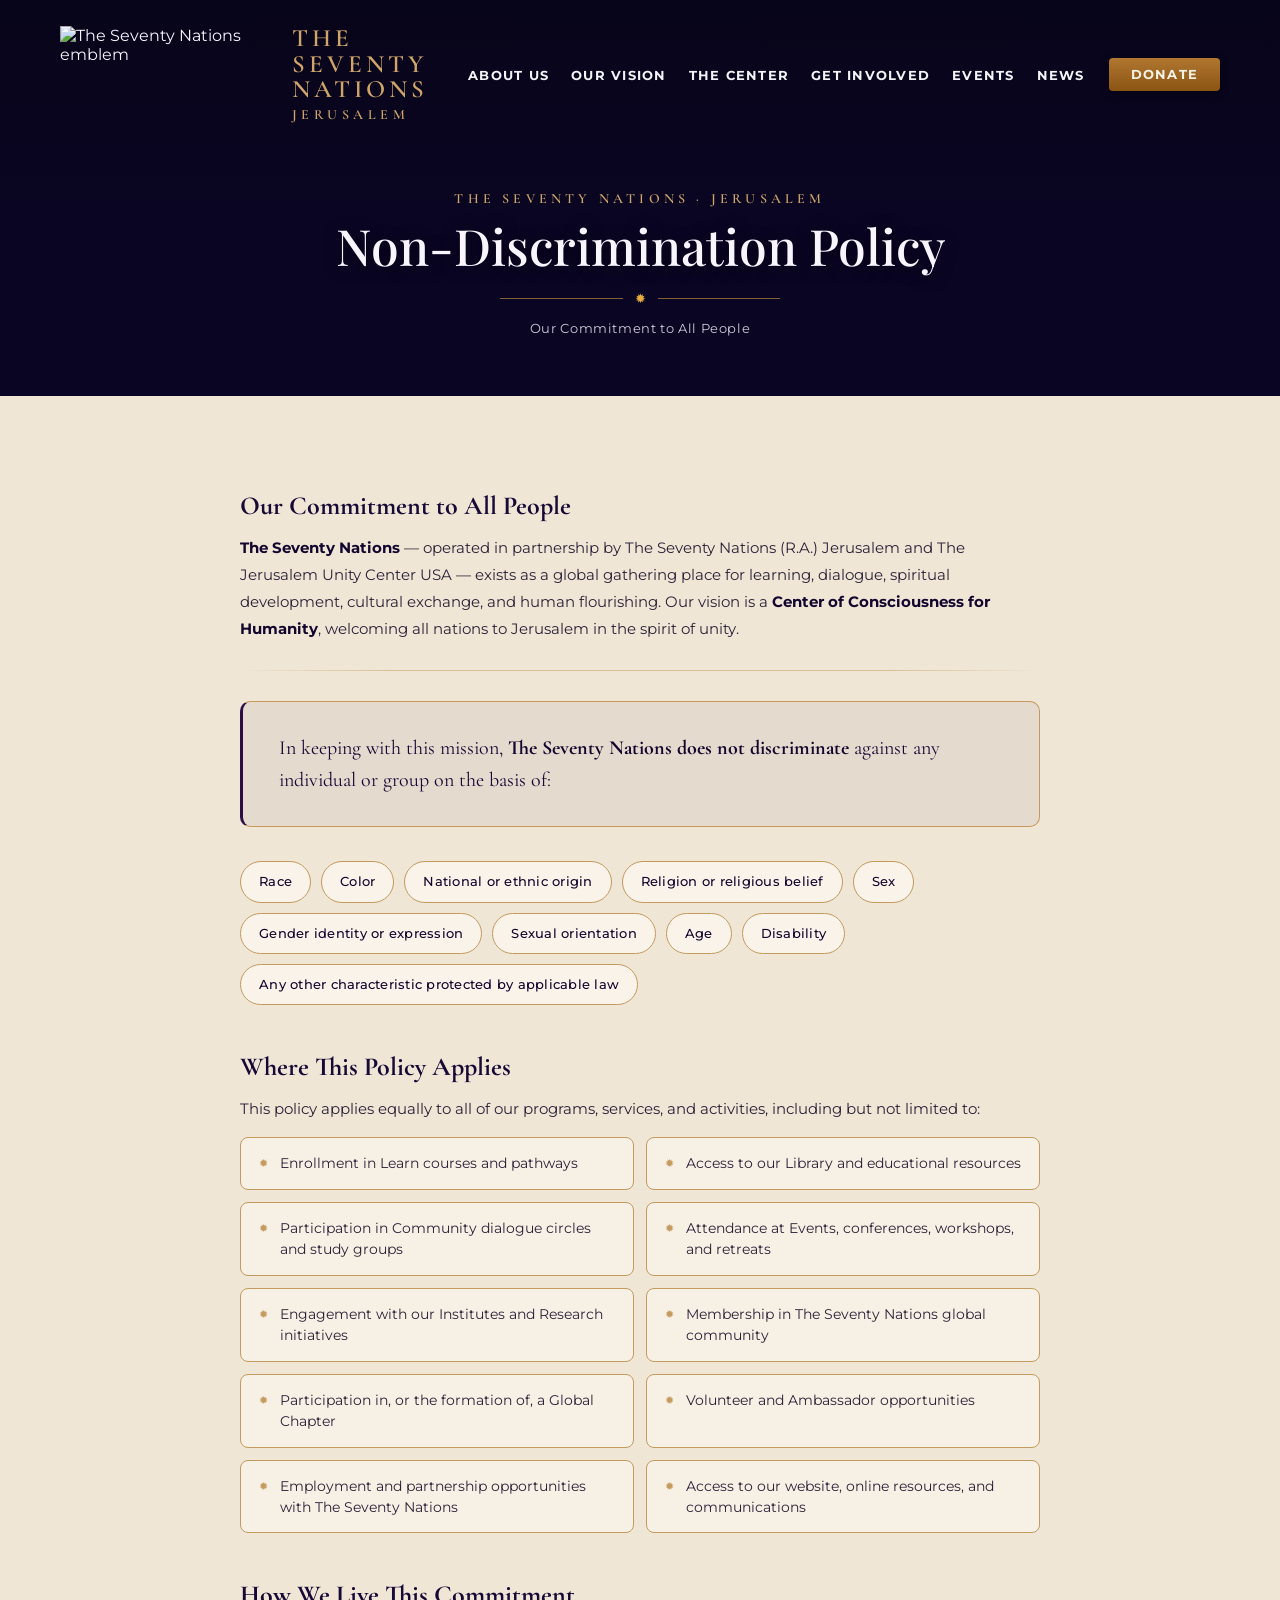
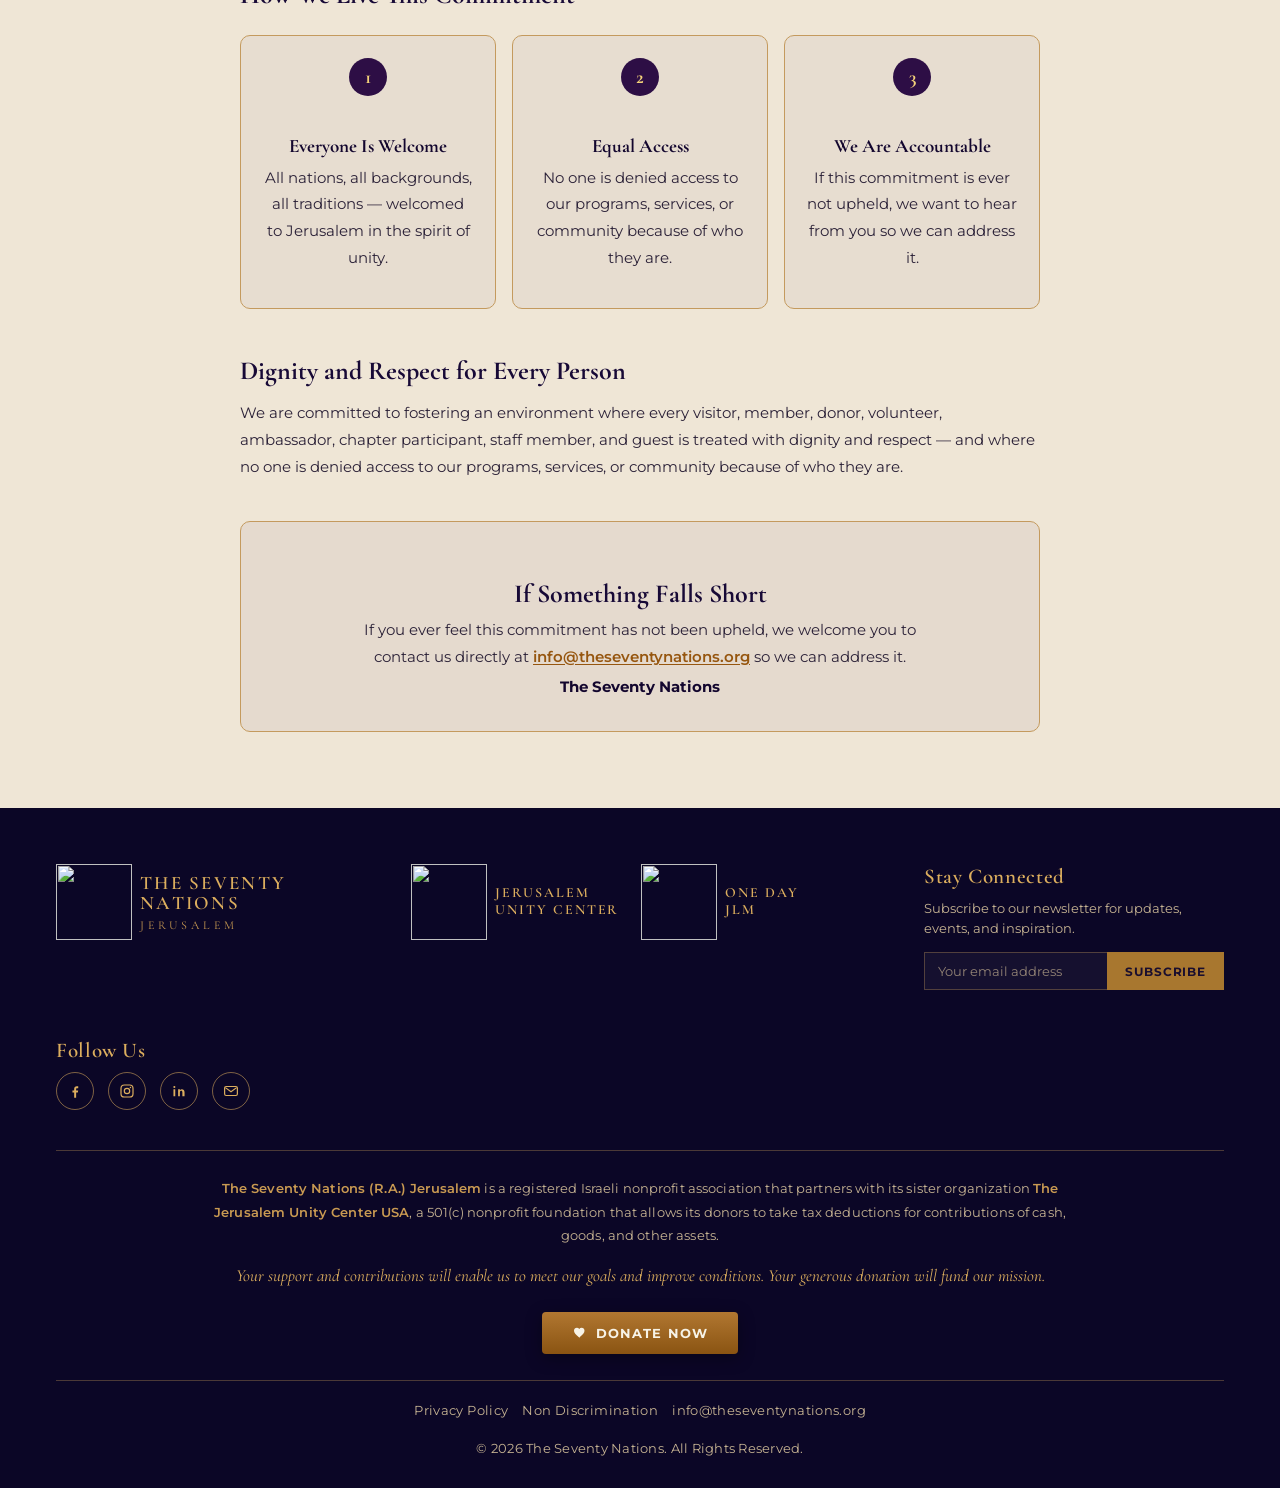
==== commit 55b25ab1: "hero: make the composition scale on desktop, not just laptop The hero layout was fixed-pixel while t" ====
--- a/non-discrimination-policy.html
+++ b/non-discrimination-policy.html
@@ -7,10 +7,10 @@
   <meta name="description" content="The Seventy Nations welcomes every person. Our Non-Discrimination Policy and our commitment to dignity, respect, and equal access across all programs." />
 
   <!-- Favicons -->
-  <link rel="icon" href="assets/favicon.ico" sizes="any" />
-  <link rel="icon" type="image/png" sizes="32x32" href="assets/favicon-32x32.png" />
-  <link rel="icon" type="image/png" sizes="16x16" href="assets/favicon-16x16.png" />
-  <link rel="apple-touch-icon" sizes="180x180" href="assets/apple-touch-icon.png" />
+  <link rel="icon" href="https://blogger.googleusercontent.com/img/b/R29vZ2xl/AVvXsEjZDGQhnEyO5aLZjgsL33Ngkiy5SKW1MW2a8LLkzSCL7g8PgeOf7yCPahEYJpOCPJG5LdURT9QbcgQuj2tV_md4800yJr_AtqeqSbH_qCzJXRQZXLva2PTNsZ4ZHCCK-PZVGfKGtl7oCPHzekWkGPqF6TYRCn-bCkrz56kYenff03r9TB_4v0H_tUjP9mY/s1600/favicon.ico" sizes="any" />
+  <link rel="icon" type="image/png" sizes="32x32" href="https://blogger.googleusercontent.com/img/b/R29vZ2xl/AVvXsEisaGBmIJy0YrohG5PLKxV0oo5IL90L0SnA6uUNrGgDAgikfju9TMQ3y0yhVmkgz9WuDhkZsg-pROx1q4_ggbWQZrg2-Y6T-qxAW_HrXPrrP7fSbRkvHCRcpqySS34qYNMdOjAqZkQiuo_k_OB_jk_H3luaG71MnJWUGyZBanNwQtrURcjp6abakAtxMwc/s1600/favicon-32x32.png" />
+  <link rel="icon" type="image/png" sizes="16x16" href="https://blogger.googleusercontent.com/img/b/R29vZ2xl/AVvXsEgwVSKkyvLOiknPEqtHNcucjb4M4_DDpT3xal3cpP15ssQNNY-PGFRDyQCz1cUH3zY9WOhqCQkZwxpm7f7kEDz9GuIa5m53-YAbf2J-pNQOslE8AMIvclqO6hVGNDNsOB96gQYIcIrPxkpvjj39JE4QbBnvErruIeQ8S-YFg7aRWOPZ8k1f68hToW_f8dw/s1600/favicon-16x16.png" />
+  <link rel="apple-touch-icon" sizes="180x180" href="https://blogger.googleusercontent.com/img/b/R29vZ2xl/AVvXsEh4Y8xjqS43zXMkdaj0lI-3CsCqzNXHBHEOpgE04LESNmx89t4b3a0J9gCKcw1oafl04K4FGhcOvJrHMINFit7GLJx_Q30hN4p6UUBYwUJ6BKtGHg65fX7rfXPvUVbA98nhDqBfrlBxSLLDLYTsaFMQhlRuCeRbBCabvQ3aelYHMJ_qxN3VDF4N8VhfBQk/s1600/apple-touch-icon.png" />
   <link rel="manifest" href="assets/site.webmanifest" />
   <meta name="theme-color" content="#0A0522" />
 
@@ -26,7 +26,7 @@
   <!-- ===================== HEADER ===================== -->
   <header class="site-header">
     <a class="brand" href="index.html#home">
-      <img class="brand__emblem" src="assets/img/logo.png" alt="The Seventy Nations emblem" />
+      <img class="brand__emblem" src="https://blogger.googleusercontent.com/img/b/R29vZ2xl/AVvXsEj6cmrIv2fah0NcaOZ_yAhHMvJkCljnJnNjJfz-Fg1DMI1JphlgeQzlLCQ4DXTH46PKC9-pGJwRXwOFD9TARAK6GswcTti8fVlPQKK2iqxjq1NDc7VuI1h2ruesMkPPE-zNycK371z2WsoQhsb_8Q33gh3JZLtkIvPoikv6uJgN784uHTlxgQPFghM8nWI/s1151/updated-logo.png" alt="The Seventy Nations emblem" />
       <span class="brand__text">
         <span class="brand__title">The Seventy<br />Nations</span>
         <span class="brand__sub">Jerusalem</span>
@@ -162,7 +162,7 @@
         <!-- 1. Brand crest -->
         <a class="footer__brand" href="https://seventynationsjerusalem.org/" target="_blank" rel="noopener noreferrer" aria-label="The Seventy Nations Jerusalem">
           <span class="footer__crest" aria-hidden="true">
-            <img src="assets/img/footer-crest.png" alt="" />
+            <img src="https://blogger.googleusercontent.com/img/b/R29vZ2xl/AVvXsEjRk20Ii42B0r_-0_64_SajlscyC_VW0MnUGutQlk_G7fDZGQ2w3GV3mu7RSpgU26ePZgDkRhEf23ckyA0jkPSrrZgCiMVPCG_fWNRfH6D_x-3Vw--9Eo6WVp7h0yGKjcYe3g-poaLg96rH0Vf4ACWia5PlqsXYdqoWggQoU-WdibtrSmEQHHqY_T-qDCU/s1600/the-seventy-nations-transparent-logo.png" alt="" />
           </span>
           <span class="footer__brand-text">
             <span class="footer__brand-name">THE SEVENTY<br>NATIONS</span>
@@ -174,13 +174,13 @@
         <div class="footer__marks">
           <a class="footer__mark" href="https://jerusalemunity.org/" target="_blank" rel="noopener noreferrer" aria-label="Jerusalem Unity Center">
             <span class="footer__mark-icon" aria-hidden="true">
-              <img src="assets/img/mark-unity-center.png" alt="" />
+              <img src="https://blogger.googleusercontent.com/img/b/R29vZ2xl/AVvXsEgF6rCVkBNGuDTEon6vMnEu966oWF-QoogEFV9t0t44H236vWMszbqq2OtGLmPvWz_GpuHCTi-2CGDECLRW_ySQbt3aJTFkO-N05GnVLsk_9fezBMYwQQ4NEMZjFce8Gt-f0H1ULOicE9ow2W_CJHLO57JO5fMjjcvnCRN2YZTTCoTp2cgxToAoC6x6iEk/s1600/jerusalem-unity-center-transparent-logo.png" alt="" />
             </span>
             <span class="footer__mark-text">JERUSALEM<br>UNITY CENTER</span>
           </a>
           <div class="footer__mark">
             <span class="footer__mark-icon" aria-hidden="true">
-              <img src="assets/img/mark-one-day-jlm.png" alt="" />
+              <img src="https://blogger.googleusercontent.com/img/b/R29vZ2xl/AVvXsEiVKgQ0-WG7R6QhOelGn-qgBws_0eLkK53u9iQZhJXvjog9_AqExm3dmnHSQ3IUQYW19LtELzTWGEYij8-sZRVsAz9cvn-eAW0nVB1IImyOVcQlRfAQR1GD8yoIHPxHECEKPPaDJQG7h2sawrkv9CCGm2BfabXKQNFcqaRRLLuGgoX2048rflj8hsiM5_Y/s1600/one-day-jlm-transparent-logo.png" alt="" />
             </span>
             <span class="footer__mark-text">ONE DAY<br>JLM</span>
           </div>
@@ -240,9 +240,7 @@
       <div class="footer__bottom">
         <nav class="footer__legal-links" aria-label="Legal">
           <a href="privacy-policy.html">Privacy Policy</a>
-          <span class="footer__legal-sep" aria-hidden="true">|</span>
-          <a href="non-discrimination-policy.html">Non-Discrimination Policy</a>
-          <span class="footer__legal-sep" aria-hidden="true">|</span>
+          <a href="non-discrimination-policy.html">Non Discrimination</a>
           <a href="mailto:info@theseventynations.org">info@theseventynations.org</a>
         </nav>
         <p class="footer__copy">&copy; 2026 The Seventy Nations. All Rights Reserved.</p>
--- a/style.css
+++ b/style.css
@@ -107,7 +107,7 @@
 }
 
 .brand__emblem {
-  height: 140px;
+  height: 96px;
   width: auto;
   display: block;
 }
@@ -184,15 +184,35 @@
 /* ===================== HERO ===================== */
 .hero {
   position: relative;
-  min-height: 600px;
+  /* the frame follows the artwork's own 2560x1393 proportion once the viewport
+     grows past a laptop. it used to be a flat 765px tall at every width, so a
+     desktop monitor scaled the picture up and sliced the sky off the top and the
+     hills off the bottom — the exact two bands the text has to sit in. below
+     ~1406px this never binds, so laptops render as before */
+  min-height: clamp(600px, 54.4vw, 1050px);
   background-color: var(--purple-deep);
-  background-image: url("assets/img/hero-bg.jpg");
-  background-image: image-set(url("assets/img/hero-bg.webp") type("image/webp"), url("assets/img/hero-bg.jpg") type("image/jpeg"));
+  background-image: url("https://blogger.googleusercontent.com/img/b/R29vZ2xl/AVvXsEi4NL5I6z4Fsqjk9rOCJm0djrOQAMzy40NzS8wkbIdkRNKZnsY7QqfdKvYnTonJQbKLfzsp5kefvJM5Okx48xs7QXwoocVxa5qgfTHYvI22n-U4d_lOocvNRO_q1N51jFpRMs3h9b6Nrf6HPSqzwm3_qiJ44S8NHMmNj-7c7CbjyrgLEtnBqooa5QmGypw/s3400/new-hero-bg-high-res.png");
   /* desktop artwork: full-bleed, centre-cropped and filled edge to edge */
   background-size: cover;
   background-position: center center;
   background-repeat: no-repeat;
   overflow: hidden;
+
+  /* the light fan leaves exactly two clear zones: the deep purple sky above and
+     left of it, and the dark hill band along the bottom. the headline takes the
+     first, the scripture takes the second, and the beams sweep diagonally
+     between them without a word laid over the light */
+  display: grid;
+  grid-template-columns: minmax(0, 580px) minmax(0, 600px);
+  justify-content: space-between;
+  align-items: start;
+  column-gap: 60px;
+  /* 202px top clearance and a 60px gutter matching the header — but past 1440px
+     the surplus width becomes side gutters instead of being handed to
+     space-between. that was the desktop failure: the headline and the scripture
+     drifted to opposite edges of a wide monitor and the middle of the
+     composition fell out, while a laptop never got wide enough to show it */
+  padding: 202px max(60px, calc((100% - 1440px) / 2)) 64px;
 }
 
 /* dark purple gradient overlay: dense left -> sunset reveal right.
@@ -217,48 +237,62 @@
       180deg,
       rgba(7, 5, 24, 0.55) 0%,
       rgba(7, 5, 24, 0) 22%,
-      rgba(7, 5, 24, 0) 78%,
-      rgba(7, 5, 24, 0.25) 100%
+      rgba(7, 5, 24, 0) 62%,
+      rgba(7, 5, 24, 0.30) 82%,
+      rgba(7, 5, 24, 0.52) 100%
     );
 }
 
-/* ---- Isaiah quote (top-right) ---- */
+/* ---- Isaiah quote (bottom-right, under the light streams) ---- */
 .hero__quote {
-  position: absolute;
-  top: 116px;
-  right: 90px;
+  position: relative;
   z-index: 3;
+  /* the quote sits first in the DOM so mobile stacks it above the headline;
+     on desktop it is pinned to the second column and dropped to the foot of the
+     row, which lands it on the dark hills *below* the light fan */
+  grid-column: 2;
+  grid-row: 1;
+  align-self: end;
+  justify-self: center;
+  max-width: 600px;
   text-align: center;
-  max-width: 460px;
-}
-
-/* soft purple pool behind the quote: the light streams in the new artwork
-   pass right under the quote's last line, so give it a localized dim halo */
+  padding: 0 10px;
+  /* no plate and no scrim: down here the artwork is already deep and dark, so
+     the scripture reads on its own. the box that used to dim the sunset was what
+     made this look bolted on */
+}
+
+/* single gold hairline under the scripture — the same ornament language as
+   .hero__rule. it sits below the caption, on the dark hills: above the text it
+   ran parallel to the hazy ridge line and read as a second horizon */
 .hero__quote::before {
   content: "";
   position: absolute;
-  z-index: -1;
-  inset: -46px -70px -52px;
-  background: radial-gradient(
-    closest-side,
-    rgba(10, 5, 34, 0.45),
-    rgba(10, 5, 34, 0.24) 55%,
-    rgba(10, 5, 34, 0) 100%
+  bottom: -24px;
+  left: 32%;
+  right: 32%;
+  height: 1px;
+  background: linear-gradient(
+    90deg,
+    rgba(229, 173, 60, 0) 0%,
+    rgba(229, 173, 60, 0.7) 50%,
+    rgba(229, 173, 60, 0) 100%
   );
+  box-shadow: 0 1px 4px rgba(7, 5, 24, 0.85);
 }
 
 .hero__quote blockquote {
   font-family: "Playfair Display", serif;
   font-style: italic;
   font-weight: 400;
-  font-size: 21px;
-  line-height: 1.55;
+  font-size: 20px;
+  line-height: 1.62;
   color: var(--quote-text);
-  text-shadow: 0 2px 10px rgba(7, 5, 24, 0.9), 0 0 28px rgba(7, 5, 24, 0.7);
+  text-shadow: 0 2px 10px rgba(7, 5, 24, 0.95), 0 0 26px rgba(7, 5, 24, 0.85), 0 0 52px rgba(7, 5, 24, 0.6);
 }
 
 .hero__quote figcaption {
-  margin-top: 14px;
+  margin-top: 16px;
   font-family: "Cormorant Garamond", serif;
   font-weight: 600;
   font-size: 13px;
@@ -272,12 +306,11 @@
 .hero__content {
   position: relative;
   z-index: 3;
-  max-width: 620px;
-  /* top padding clears the absolutely-positioned header (26px pad + 140px logo) */
-  padding: 202px 60px 64px;
+  grid-column: 1;
+  grid-row: 1;
   display: flex;
   flex-direction: column;
-  justify-content: center;
+  align-items: flex-start;
 }
 
 .hero__title {
@@ -306,6 +339,7 @@
   display: flex;
   align-items: center;
   gap: 12px;
+  width: 100%;
   max-width: 355px;
   margin: 20px 0 22px;
 }
@@ -356,6 +390,7 @@
   font-size: 13px;
   letter-spacing: 0.14em;
   text-transform: uppercase;
+  white-space: nowrap;
   padding: 14px 28px;
   border-radius: 4px;
   transition: all 0.22s ease;
@@ -390,10 +425,14 @@
   .site-header { padding: 18px 32px; }
   .main-nav { gap: 24px; }
   .main-nav__list { gap: 22px; }
-  .hero__quote { top: 110px; right: 32px; max-width: 360px; }
-  .hero__quote blockquote { font-size: 18px; }
-  .hero__content { padding-left: 32px; padding-right: 32px; }
+  .hero { grid-template-columns: minmax(0, 1fr) minmax(0, 400px); column-gap: 36px; padding: 200px 32px 72px; }
+  /* a wider track still honours the three hand-set lines. that keeps the block
+     short, so bottom-aligning it can't grow the text back up into the beams —
+     and it rides a little lower to stay on the dark hills */
+  .hero__quote { max-width: 400px; margin-bottom: -28px; }
+  .hero__quote blockquote { font-size: 17px; }
   .hero__title { font-size: 54px; }
+  .hero__lede { max-width: 640px; }
 }
 
 /* Compact header for laptops/tablets so the full nav never overflows.
@@ -402,7 +441,7 @@
 @media (max-width: 1200px) {
   .site-header { padding: 16px 28px; }
   .brand { gap: 12px; }
-  .brand__emblem { height: 124px; }
+  .brand__emblem { height: 84px; }
   .brand__title { font-size: 20px; }
   .brand__sub { font-size: 11.5px; letter-spacing: 0.26em; }
   .main-nav { gap: 16px; }
@@ -415,6 +454,53 @@
   html, body { overflow-x: hidden; }
 }
 
+/* ==== TABLET / SMALL LAPTOP (max-width: 980px) — hero stacks ====
+   Two columns get too cramped to hold the headline and the scripture side by
+   side, so the hero collapses to one centred column (still on the landscape
+   artwork; the portrait swap happens at 768px). */
+@media (max-width: 980px) {
+  .hero {
+    grid-template-columns: minmax(0, 1fr);
+    justify-items: center;
+    row-gap: 30px;
+    padding: 176px 32px 74px;
+    /* stacked, the hero is tall and narrow, so cover centre-crops the wide
+       artwork down to empty sky — bias downward to keep the cityscape,
+       light streams and sun in frame */
+    background-position: 50% 64%;
+  }
+  /* single column, so DOM order rules: scripture first, headline block below */
+  .hero__quote {
+    grid-column: 1;
+    grid-row: 1;
+    max-width: 540px;
+    padding: 34px 30px 36px;
+    /* stacked: no fan to duck under, so drop the drop-down nudge */
+    margin-bottom: 0;
+  }
+  .hero__quote blockquote { font-size: 19px; }
+  .hero__content {
+    grid-column: 1;
+    grid-row: 2;
+    align-items: center;
+    text-align: center;
+  }
+  .hero__rule { margin-left: auto; margin-right: auto; }
+  .hero__lede { max-width: 580px; }
+  .hero__actions { justify-content: center; }
+
+  /* the left-to-right gradient assumes a left-aligned column; stacked and
+     centred, the copy needs an even scrim top-to-bottom instead */
+  .hero__overlay {
+    background: linear-gradient(
+      180deg,
+      rgba(7, 5, 24, 0.82) 0%,
+      rgba(9, 6, 30, 0.52) 30%,
+      rgba(10, 5, 34, 0.48) 62%,
+      rgba(7, 5, 24, 0.82) 100%
+    );
+  }
+}
 
 /* ============ MOBILE — header + hero (max-width: 768px) ============ */
 @media (max-width: 768px) {
@@ -424,16 +510,19 @@
   .site-header { padding: 14px 20px; }
   .main-nav__list { display: none; }
   .brand { gap: 12px; }
-  .brand__emblem { height: 110px; }
+  .brand__emblem { height: 76px; }
   .brand__title { font-size: 20px; }
   .brand__sub { font-size: 12px; letter-spacing: 0.28em; }
   .btn-donate { font-size: 12px; padding: 10px 18px; }
 
   /* ---- Hero ---- */
   .hero {
+    /* drop the desktop two-column grid: portrait stacks quote over content */
+    display: block;
+    padding: 0;
+    min-height: 0;
     /* dedicated portrait hero image for mobile (Blogger-hosted) */
-    background-image: url("assets/img/hero-bg-mobile.jpg");
-    background-image: image-set(url("assets/img/hero-bg-mobile.webp") type("image/webp"), url("assets/img/hero-bg-mobile.jpg") type("image/jpeg"));
+    background-image: url("https://blogger.googleusercontent.com/img/b/R29vZ2xl/AVvXsEg-D6vkF-QtPQBS9PPBN4foF_q2hVCd1gcTlBkb0Dztcc-wVvM8EN22MDaX0goE76bdbpFgFnJ4wKayedxv5-sS_V0RvUvXo8zxMUl7TtTsE3PrK5tn39NTJml-9rjIVFSTqxmhFVzUkXuAOBZ30D3McHj8oaMcRmrkmUHisaEMMcnK3y9tCa4M8MGXn_I/s1600/163937.png");
     background-size: cover;
     background-repeat: no-repeat;
     background-position: center center;
@@ -457,9 +546,10 @@
     padding: 134px 24px 0;
     text-align: center;
   }
-  /* mobile's full-width top gradient band already dims the sky behind the
-     quote; the desktop halo would mis-anchor on a static element anyway */
-  .hero__quote::before { display: none; }
+  /* the desktop gold hairlines need a positioned box to anchor to, and the
+     portrait crop reads cleaner without them */
+  .hero__quote::before,
+  .hero__quote::after { display: none; }
   .hero__quote blockquote {
     font-size: 17px;
     line-height: 1.6;
@@ -495,8 +585,7 @@
    =================================================================== */
 .why {
   background-color: var(--s2-cream);
-  background-image: url("assets/img/section-2-bg.jpg");
-  background-image: image-set(url("assets/img/section-2-bg.webp") type("image/webp"), url("assets/img/section-2-bg.jpg") type("image/jpeg"));
+  background-image: url("https://blogger.googleusercontent.com/img/b/R29vZ2xl/AVvXsEi1LHtQC4E_SnVtRTOgN7QDzzv9Kumhd3_F9W_SwOtO0kIj0i9fObipxiHm5nFpg3s6EOD8PE0PThUWUCU2wPEIkK4wINwZ9UzpY3Dpn0RjczalmcxQV4hbTJgBfne0yuzoAlm2hDzluIEQmsCAUTBVP2Ecbg-duQHD2_I2GiCt-zSHTq2mJBkBGt75o6w/s3200/section-2-bg.png");
   background-size: cover;
   background-position: center;
   background-repeat: no-repeat;
@@ -690,8 +779,7 @@
 
 .pillars {
   background-color: var(--pl-cream);            /* fallback while image loads */
-  background-image: url("assets/img/section-3-bg.jpg");
-  background-image: image-set(url("assets/img/section-3-bg.webp") type("image/webp"), url("assets/img/section-3-bg.jpg") type("image/jpeg"));
+  background-image: url("https://blogger.googleusercontent.com/img/b/R29vZ2xl/AVvXsEjk-TBZ-FDo7P4cRRoeENEI_0sEIfzJ1zZCCvH31x2jbxpOg6x10TtYfQ_GDQOQkCnp4j6Y9oNpuTwjW9Ubtn0_zXXqnuPMjvue-m2QicKuXf_Y_57cfLfk76v8ZfK2PRbeo1FLq87JTG_sZ0LMl23WotH7zVRIEHPB884Y1asOL7Q6N4C2taz3AlyyBCk/s3200/section-3-bg.png");
   background-size: cover;
   background-position: center;
   background-repeat: no-repeat;
@@ -847,15 +935,7 @@
       rgba(20,16,46,0.92) 38%,
       rgba(20,16,46,0.45) 52%,
       rgba(20,16,46,0) 66%),
-    url("assets/img/section-4-bg.jpg");
-  background-image:
-    linear-gradient(to right,
-      var(--s3-navy) 0%,
-      var(--s3-navy) 26%,
-      rgba(20,16,46,0.92) 38%,
-      rgba(20,16,46,0.45) 52%,
-      rgba(20,16,46,0) 66%),
-    image-set(url("assets/img/section-4-bg.webp") type("image/webp"), url("assets/img/section-4-bg.jpg") type("image/jpeg"));
+    url("https://blogger.googleusercontent.com/img/b/R29vZ2xl/AVvXsEiiMxuN3UaURP5X2hJS028hD2Abb87xIdOyC5E6DxS0NL6jk_2XWWG3fh3Sims-SGJS3W9dkJjbh8GsD3Ci6KoenR2st0EgavvYPo1ibVswJzsfdYhtEb9HpbGSQmNI9AIHzXBk372HbIBuXFl-RRKQgExruR2QOfOdvqzeWHPM9_Rd-hd0ujTKcYhQeuk/s3200/section-4-bg.png");
   background-repeat: no-repeat, no-repeat;
   background-position: center, right center;
   background-size: cover, cover;
@@ -948,13 +1028,7 @@
         var(--s3-navy) 0%,
         rgba(20,16,46,0.9) 50%,
         rgba(20,16,46,0.55) 100%),
-      url("assets/img/section-4-bg.jpg");
-    background-image:
-      linear-gradient(to right,
-        var(--s3-navy) 0%,
-        rgba(20,16,46,0.9) 50%,
-        rgba(20,16,46,0.55) 100%),
-      image-set(url("assets/img/section-4-bg.webp") type("image/webp"), url("assets/img/section-4-bg.jpg") type("image/jpeg"));
+      url("https://blogger.googleusercontent.com/img/b/R29vZ2xl/AVvXsEiiMxuN3UaURP5X2hJS028hD2Abb87xIdOyC5E6DxS0NL6jk_2XWWG3fh3Sims-SGJS3W9dkJjbh8GsD3Ci6KoenR2st0EgavvYPo1ibVswJzsfdYhtEb9HpbGSQmNI9AIHzXBk372HbIBuXFl-RRKQgExruR2QOfOdvqzeWHPM9_Rd-hd0ujTKcYhQeuk/s3200/section-4-bg.png");
   }
   .center__inner { padding: 22px 32px 52px; }
   .center__panel { max-width: 560px; }
@@ -970,13 +1044,7 @@
         rgba(20, 16, 46, 0.94) 0%,
         rgba(20, 16, 46, 0.86) 40%,
         rgba(20, 16, 46, 0.66) 100%),
-      url("assets/img/section-4-bg.jpg");
-    background-image:
-      linear-gradient(180deg,
-        rgba(20, 16, 46, 0.94) 0%,
-        rgba(20, 16, 46, 0.86) 40%,
-        rgba(20, 16, 46, 0.66) 100%),
-      image-set(url("assets/img/section-4-bg.webp") type("image/webp"), url("assets/img/section-4-bg.jpg") type("image/jpeg"));
+      url("https://blogger.googleusercontent.com/img/b/R29vZ2xl/AVvXsEiiMxuN3UaURP5X2hJS028hD2Abb87xIdOyC5E6DxS0NL6jk_2XWWG3fh3Sims-SGJS3W9dkJjbh8GsD3Ci6KoenR2st0EgavvYPo1ibVswJzsfdYhtEb9HpbGSQmNI9AIHzXBk372HbIBuXFl-RRKQgExruR2QOfOdvqzeWHPM9_Rd-hd0ujTKcYhQeuk/s3200/section-4-bg.png");
     /* building's glass dome centres at ~73% of the source width; frame it
        so the lit facade fills the tall crop instead of the empty sky left of it */
     background-position: center, 73% center;
@@ -996,8 +1064,7 @@
 /* ===================== SECTION 4 — GET INVOLVED ===================== */
 .involve {
   background-color: var(--s4-cream);
-  background-image: url("assets/img/section-5-bg.jpg");
-  background-image: image-set(url("assets/img/section-5-bg.webp") type("image/webp"), url("assets/img/section-5-bg.jpg") type("image/jpeg"));
+  background-image: url("https://blogger.googleusercontent.com/img/b/R29vZ2xl/AVvXsEh3c0mGlns-gD84hcFS6qMF95u8Ig3eI1Gtu9uzl8jn3OFMsZDQchKgGAkfuTEH_-Vb24GEyLa--QXDdXvPviHL8zKGFoaqqLwmXsZXpHxGCs3_6es9QEip8ns8TbQ1AvAa24AurEMSyaTulTOo4PPA9b5YQ7K5GJwoAnLZ52jek8QyO8ic4oiVGwDgM5w/s1600/section4-bg-high-res.jpg");
   background-size: cover;
   background-position: center;
   background-repeat: no-repeat;
@@ -1179,8 +1246,7 @@
    =================================================================== */
 .founder {
   background-color: #1A0C3A;                     /* navy fallback while image loads */
-  background-image: url("assets/img/events-bg.jpg");
-  background-image: image-set(url("assets/img/events-bg.webp") type("image/webp"), url("assets/img/events-bg.jpg") type("image/jpeg"));
+  background-image: url("https://blogger.googleusercontent.com/img/b/R29vZ2xl/AVvXsEi_OA2FRx_u7fRa9Ts4jV_RyKtV5EzwcXqu-ob2fOsJkmIcijiBINyabIqSS5nkmG4HAnc2yp3SqxU1DRNnEUAfVqagT8LDnP6kac91CWIsYcJaNODhK5PWOBCzZ2Zhn3Qtux2RrQ3hYuq3xMr9gw6o-79HNWoS_9dm5dOKoPLQ5LsPBPD9chzNZ-S-Lc0/s3636/events-section-bg.png");
   background-size: cover;
   background-position: center;
   background-repeat: no-repeat;
@@ -1324,8 +1390,7 @@
 
 .events {
   background-color: #150A33;                 /* navy fallback while image loads */
-  background-image: url("assets/img/events-bg.jpg");
-  background-image: image-set(url("assets/img/events-bg.webp") type("image/webp"), url("assets/img/events-bg.jpg") type("image/jpeg"));
+  background-image: url("https://blogger.googleusercontent.com/img/b/R29vZ2xl/AVvXsEi_OA2FRx_u7fRa9Ts4jV_RyKtV5EzwcXqu-ob2fOsJkmIcijiBINyabIqSS5nkmG4HAnc2yp3SqxU1DRNnEUAfVqagT8LDnP6kac91CWIsYcJaNODhK5PWOBCzZ2Zhn3Qtux2RrQ3hYuq3xMr9gw6o-79HNWoS_9dm5dOKoPLQ5LsPBPD9chzNZ-S-Lc0/s3636/events-section-bg.png");
   background-size: cover;
   background-position: center;
   background-repeat: no-repeat;
@@ -1406,12 +1471,9 @@
   background-position: center;
   background-repeat: no-repeat;
 }
-.events__tile--dialogue { background-image: url("assets/img/event-unity-in-diversity.jpg");
- background-image: image-set(url("assets/img/event-unity-in-diversity.webp") type("image/webp"), url("assets/img/event-unity-in-diversity.jpg") type("image/jpeg")); }
-.events__tile--jerusalem { background-image: url("assets/img/event-a-light-among-nations.jpg");
- background-image: image-set(url("assets/img/event-a-light-among-nations.webp") type("image/webp"), url("assets/img/event-a-light-among-nations.jpg") type("image/jpeg")); }
-.events__tile--youth { background-image: url("assets/img/event-youth-leadership.jpg");
- background-image: image-set(url("assets/img/event-youth-leadership.webp") type("image/webp"), url("assets/img/event-youth-leadership.jpg") type("image/jpeg")); }
+.events__tile--dialogue { background-image: url("https://blogger.googleusercontent.com/img/b/R29vZ2xl/AVvXsEhrStZ83H1lsBWMojlUMGdn3uR2rcUwlN3EXaHLR9GHBZbMT-BahSspmB8y9wArg-9PuqnKQu6vXCheKyCsEW8h_hov9X6PDc4Dnq7KwgAvW8rp5uJRQj3F9fAnlL-ExIkjX21JlvN7MNJwQLQegA9TUkPkUW141JG4u-kS5VKI-5kv97kJVUeuWNXrxQ8/s1600/unity-in-diversity.jpeg"); }
+.events__tile--jerusalem { background-image: url("https://blogger.googleusercontent.com/img/b/R29vZ2xl/AVvXsEiyouWPcgjnrFlXzPYQ62o1ZMHwvhEqafzdTXED2YuY_zRrDmOCCAqqm9vNhYty8PjaMcRLuVt1o1kTQzElO9OfkOnQxP0pWGdG_yvsy5lQubRyENYCht278UgJVf_WXfvrVQ68nb_p9O6mg17KeUJniXy4iYnVKPLS0j8i3RlooGZ5WfymC6u0Jdup73I/s1600/a-light-among-nations.jpeg"); }
+.events__tile--youth { background-image: url("https://blogger.googleusercontent.com/img/b/R29vZ2xl/AVvXsEgxaDdX5zoL4Nfkixrlh46lfOTZ-1-UwLfJtAxy_fYBTshFfADzrQACjs9Ix5P4qzaPuBA6av9BrXRCzmWqQH6CP9yZreSX26MK1zbNS9w80uwBdU0bGTYiMb9cv-bYXYKTjv0t64oCISnFLQnC0ZLMnL8VS_OLJRzN3P4nzp4Lj3uVwz7LXLvGZ1Ckq4g/s1600/youth-leadership-for-tommorow.jpeg"); }
 
 .events__body {
   flex: 1 1 auto;
@@ -1618,21 +1680,7 @@
       rgba(10, 4, 28, 0) 30%,
       rgba(8, 4, 26, 0) 62%,
       rgba(8, 4, 26, 0.55) 100%),
-    url("assets/img/last-section-bg.jpg");
-  background-image:
-    linear-gradient(to right,
-      rgba(22, 8, 38, 0.28) 0%,
-      rgba(25, 10, 50, 0.62) 22%,
-      rgba(23, 9, 54, 0.87) 40%,
-      rgba(23, 9, 54, 0.87) 60%,
-      rgba(28, 12, 48, 0.62) 78%,
-      rgba(36, 15, 40, 0.28) 100%),
-    linear-gradient(to bottom,
-      rgba(10, 4, 28, 0.25) 0%,
-      rgba(10, 4, 28, 0) 30%,
-      rgba(8, 4, 26, 0) 62%,
-      rgba(8, 4, 26, 0.55) 100%),
-    image-set(url("assets/img/last-section-bg.webp") type("image/webp"), url("assets/img/last-section-bg.jpg") type("image/jpeg"));
+    url("https://blogger.googleusercontent.com/img/b/R29vZ2xl/AVvXsEjoR5nIg8ogRXwC5jTgizFBdva82-zZYgGyh-vUB3fjOAGp0IYcIBeBFZo4MH0cYGiXr9hVMNotZxr1j_GZZWSeshgH44IXCMhzZ4UJpMfTDqPGslgl6CXb0s0q2qYQqpZxtzQevQDOl8Y1HpYcrVrkrd16DDdqiUoDAWwHV-neqMh_nZAxEhQ8uta1JEw/s3200/last-section-bg.png");
   background-position: center, center, center;
   background-size: cover, cover, cover;
   background-repeat: no-repeat, no-repeat, no-repeat;
@@ -1675,13 +1723,7 @@
         rgba(16, 6, 34, 0.68) 0%,
         rgba(23, 9, 54, 0.80) 50%,
         rgba(10, 4, 28, 0.86) 100%),
-      url("assets/img/last-section-bg.jpg");
-    background-image:
-      linear-gradient(180deg,
-        rgba(16, 6, 34, 0.68) 0%,
-        rgba(23, 9, 54, 0.80) 50%,
-        rgba(10, 4, 28, 0.86) 100%),
-      image-set(url("assets/img/last-section-bg.webp") type("image/webp"), url("assets/img/last-section-bg.jpg") type("image/jpeg"));
+      url("https://blogger.googleusercontent.com/img/b/R29vZ2xl/AVvXsEjoR5nIg8ogRXwC5jTgizFBdva82-zZYgGyh-vUB3fjOAGp0IYcIBeBFZo4MH0cYGiXr9hVMNotZxr1j_GZZWSeshgH44IXCMhzZ4UJpMfTDqPGslgl6CXb0s0q2qYQqpZxtzQevQDOl8Y1HpYcrVrkrd16DDdqiUoDAWwHV-neqMh_nZAxEhQ8uta1JEw/s3200/last-section-bg.png");
     background-position: center, center;
     background-size: cover, cover;
     background-repeat: no-repeat, no-repeat;
@@ -1697,8 +1739,7 @@
    =================================================================== */
 .footer {
   background-color: var(--ft-navy);
-  background-image: url("assets/img/footer-bg.jpg");
-  background-image: image-set(url("assets/img/footer-bg.webp") type("image/webp"), url("assets/img/footer-bg.jpg") type("image/jpeg"));
+  background-image: url("https://blogger.googleusercontent.com/img/b/R29vZ2xl/AVvXsEh7mCeLyCYrEzgAAuyoKvuX9nDxxJMmXkKt5iCVIAC7fCy0y6TBaO1L0vW0RerU0S18E9E6PtCrr80Cuxyu3PC7Eh9my0w1-LAvBs_cLH9bBkVWq4p5pzC-oz3Z2SUrWfyC6DiSePblUxvEOrVRwBYcfjhdyCKOvEMt7xCpOgVfDgrGVpCpaZZwqKzyJeo/s1942/footer-bg.png");
   background-position: center bottom;
   background-size: cover;
   background-repeat: no-repeat;
@@ -1927,24 +1968,38 @@
 @media (max-width: 768px) {
   .footer { background-position: center bottom; background-size: cover; background-repeat: no-repeat; }
   .footer__inner { padding: 44px 22px 24px; }
-  /* logos keep the 2-column grid — brand crest + Unity Center on the first
-     row, One Day JLM alone on the second — but each row is centered;
-     newsletter and social span full width and keep their alignment */
+  /* logos run over two rows — brand crest + Unity Center share row one, each
+     centred in its own half; One Day JLM takes row two on its own, centred on
+     the full width. Newsletter and social span both columns below.
+     minmax(0, 1fr), NOT 1fr: plain `1fr` is `minmax(auto, 1fr)`, and that auto
+     floor is raised to the widest item's min-content — the subscribe row
+     (email input + SUBSCRIBE button) forced the track wider than the footer,
+     so the centred logos sat centred on an overflowing track. */
   .footer__top {
     display: grid;
-    grid-template-columns: 1fr 1fr;
+    grid-template-columns: minmax(0, 1fr) minmax(0, 1fr);
     justify-items: start;
     text-align: left;
     gap: 30px 16px;
   }
   .footer__marks { display: contents; }
-  /* each logo unit stacked and centered in its cell; the row-two logo spans
-     both columns so it centers under the row-one pair */
-  .footer__brand { flex-direction: column; align-items: center; gap: 6px; justify-self: center; text-align: center; }
+  /* each logo unit stacked and centred within whatever it spans */
+  .footer__brand,
+  .footer__mark {
+    flex-direction: column;
+    align-items: center;
+    justify-self: center;
+    text-align: center;
+  }
+  /* the second mark (One Day JLM) drops to row two and centres across both
+     columns. Matched by sibling order, NOT :last-of-type — the two marks are
+     an <a> and a <div>, so :last-of-type matches both of them. */
+  .footer__mark + .footer__mark { grid-column: 1 / -1; }
+  .footer__brand { gap: 6px; }
+  .footer__mark { gap: 4px; }
   .footer__brand-text { align-items: center; }
-  .footer__crest { width: 84px; height: 84px; }
-  .footer__mark { flex-direction: column; align-items: center; gap: 4px; justify-self: center; text-align: center; }
-  .footer__mark:last-of-type { grid-column: 1 / -1; }
+  /* crest matches the mark icons so all three artwork boxes align */
+  .footer__crest { width: 76px; height: 76px; }
   /* all three footer wordmarks share one size so the row reads balanced */
   .footer__brand-name,
   .footer__mark-text { font-size: 15px; line-height: 1.2; letter-spacing: 0.12em; }
@@ -1970,13 +2025,20 @@
   .footer__legal + .footer__bottom { margin-top: 24px; padding-top: 20px; }
   .footer__copy { font-size: 12.5px; }
 }
+/* Very narrow phones: the two row-one logos get only a ~132px column each, and
+   "UNITY CENTER" fills 128.6px of it. Ease the wordmarks down a step so they
+   keep clear of one another even if Cormorant falls back to a wider serif. */
+@media (max-width: 380px) {
+  .footer__brand-name,
+  .footer__mark-text { font-size: 13px; letter-spacing: 0.1em; }
+}
 
 /* ===================================================================
    SMALL PHONES (max-width: 480px) — tighter type + padding scale
    =================================================================== */
 @media (max-width: 480px) {
   .site-header { padding: 12px 16px; }
-  .brand__emblem { height: 98px; }
+  .brand__emblem { height: 66px; }
   .brand__title { font-size: 18px; }
   .brand__sub { font-size: 11px; }
   .btn-donate { font-size: 11.5px; padding: 9px 15px; }
@@ -2046,10 +2108,7 @@
   background-color: #140A31;
   background-image:
     linear-gradient(180deg, rgba(15, 7, 40, 0.88), rgba(13, 6, 34, 0.94)),
-    url("assets/img/events-bg.jpg");
-  background-image:
-    linear-gradient(180deg, rgba(15, 7, 40, 0.88), rgba(13, 6, 34, 0.94)),
-    image-set(url("assets/img/events-bg.webp") type("image/webp"), url("assets/img/events-bg.jpg") type("image/jpeg"));
+    url("https://blogger.googleusercontent.com/img/b/R29vZ2xl/AVvXsEirnPfcwOyKawYx76BBgeoOj4rStebXQaRy37vNAmFBbcB4B-SO2kd35WAIipNPTs9OXGtrF3ReXz6s_4KAKlUR6buarHwnNPMWFkzn4KR356llzN4QMPlnaBW4HmPEf6j_rrYT1b4bqvSA6rIXE28fJ_AwqiHj_BkEOmuqPLvZQ5Yg8btcgVEhbsp7o2E/s1600/events-bg-high-res.jpg");
   background-size: cover;
   background-position: center;
   border: 1px solid rgba(212, 154, 78, 0.5);
@@ -2256,7 +2315,7 @@
   .jm-modal__close { top: 10px; right: 12px; }
 }
 
-/* ---- footer contact / legal link row ---- */
+/* ---- footer contact link row ---- */
 .footer__legal-links {
   display: flex;
   flex-wrap: wrap;
@@ -2274,5 +2333,4 @@
   transition: color 0.2s ease;
 }
 .footer__legal-links a:hover { color: var(--ft-gold); }
-.footer__legal-sep { color: var(--ft-line); font-size: 12px; }
 .footer__bottom { flex-direction: column; gap: 10px; }
--- a/non-discrimination-policy.css
+++ b/non-discrimination-policy.css
@@ -11,8 +11,7 @@
 .legal-hero {
   position: relative;
   background-color: var(--purple-deep, #0A0522);
-  background-image: url("assets/img/events-bg.jpg");
-  background-image: image-set(url("assets/img/events-bg.webp") type("image/webp"), url("assets/img/events-bg.jpg") type("image/jpeg"));
+  background-image: url("https://blogger.googleusercontent.com/img/b/R29vZ2xl/AVvXsEi_OA2FRx_u7fRa9Ts4jV_RyKtV5EzwcXqu-ob2fOsJkmIcijiBINyabIqSS5nkmG4HAnc2yp3SqxU1DRNnEUAfVqagT8LDnP6kac91CWIsYcJaNODhK5PWOBCzZ2Zhn3Qtux2RrQ3hYuq3xMr9gw6o-79HNWoS_9dm5dOKoPLQ5LsPBPD9chzNZ-S-Lc0/s3636/events-section-bg.png");
   background-size: cover;
   background-position: center;
   background-repeat: no-repeat;
@@ -81,8 +80,7 @@
 /* ---- parchment body ---- */
 .legal {
   background-color: var(--s2-cream, #EFE6D6);
-  background-image: url("assets/img/section-2-bg.jpg");
-  background-image: image-set(url("assets/img/section-2-bg.webp") type("image/webp"), url("assets/img/section-2-bg.jpg") type("image/jpeg"));
+  background-image: url("https://blogger.googleusercontent.com/img/b/R29vZ2xl/AVvXsEi1LHtQC4E_SnVtRTOgN7QDzzv9Kumhd3_F9W_SwOtO0kIj0i9fObipxiHm5nFpg3s6EOD8PE0PThUWUCU2wPEIkK4wINwZ9UzpY3Dpn0RjczalmcxQV4hbTJgBfne0yuzoAlm2hDzluIEQmsCAUTBVP2Ecbg-duQHD2_I2GiCt-zSHTq2mJBkBGt75o6w/s3200/section-2-bg.png");
   background-size: cover;
   background-position: center;
   background-repeat: no-repeat;
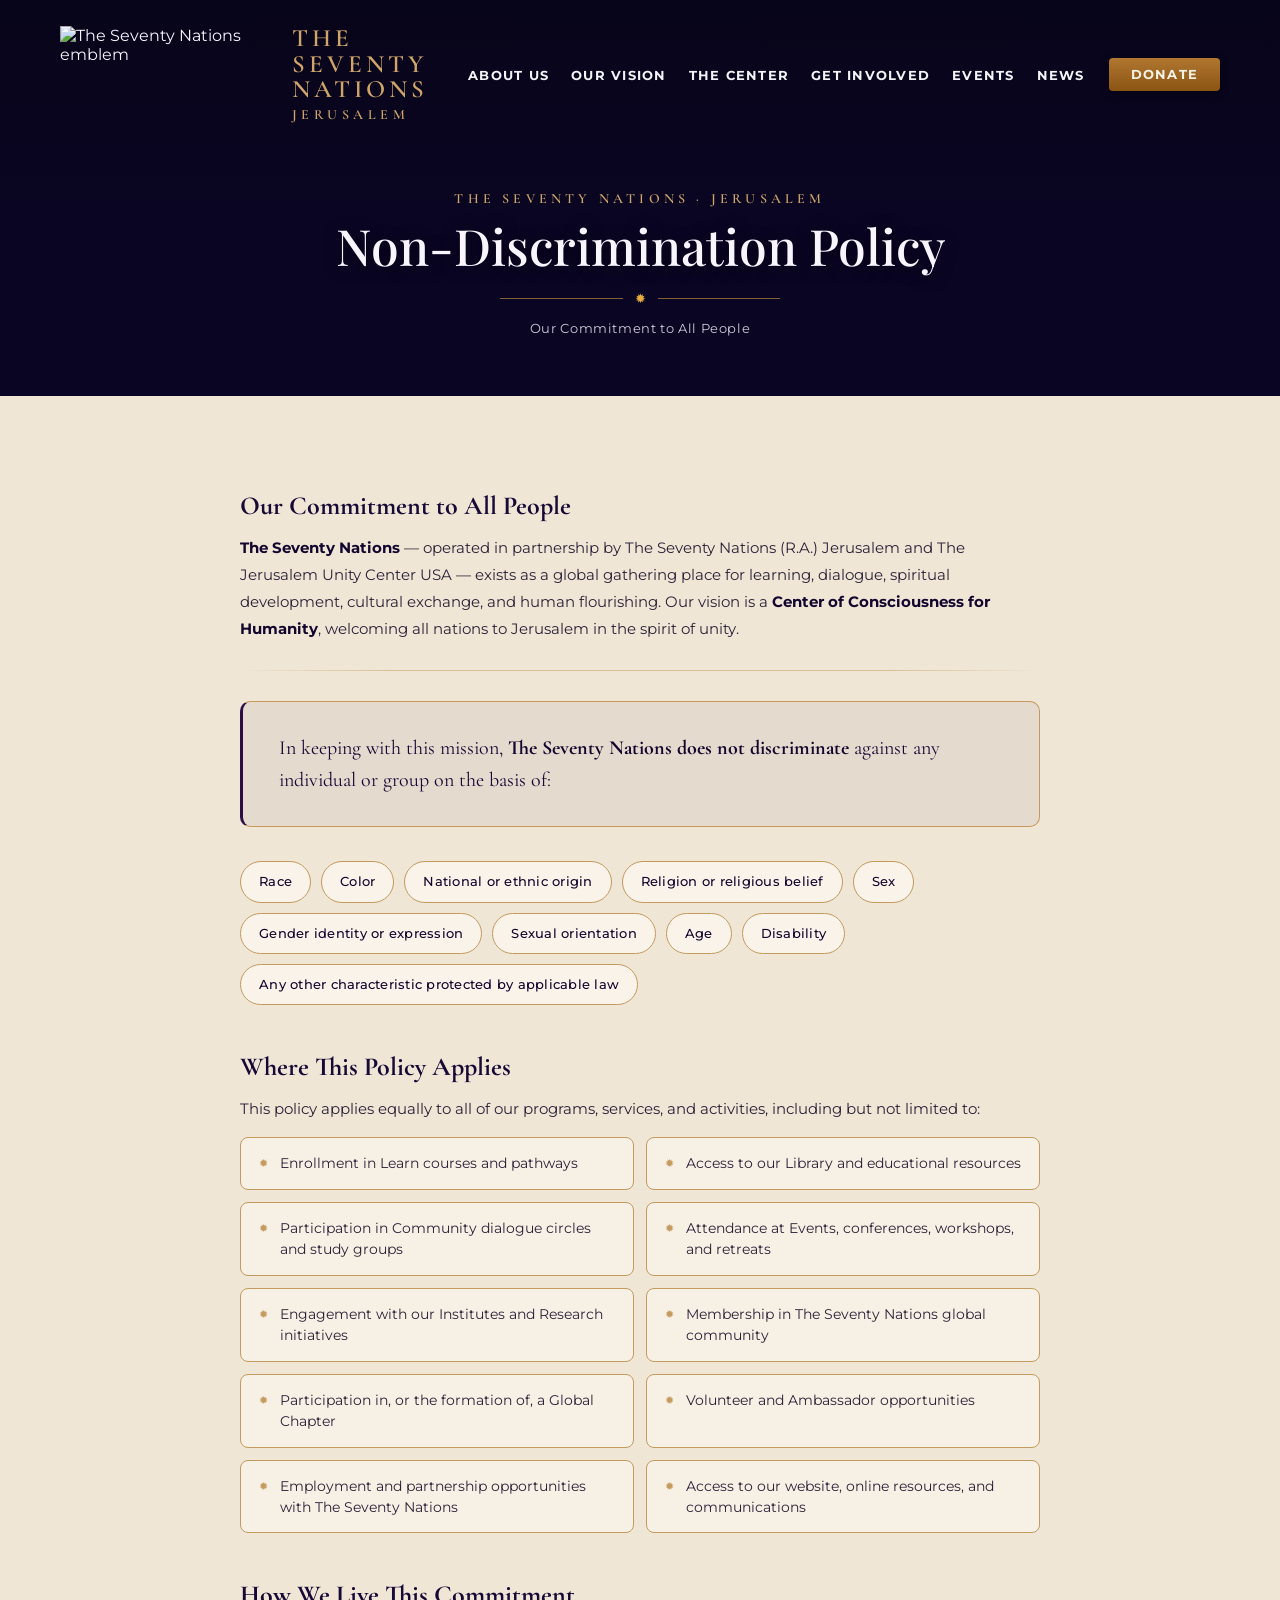
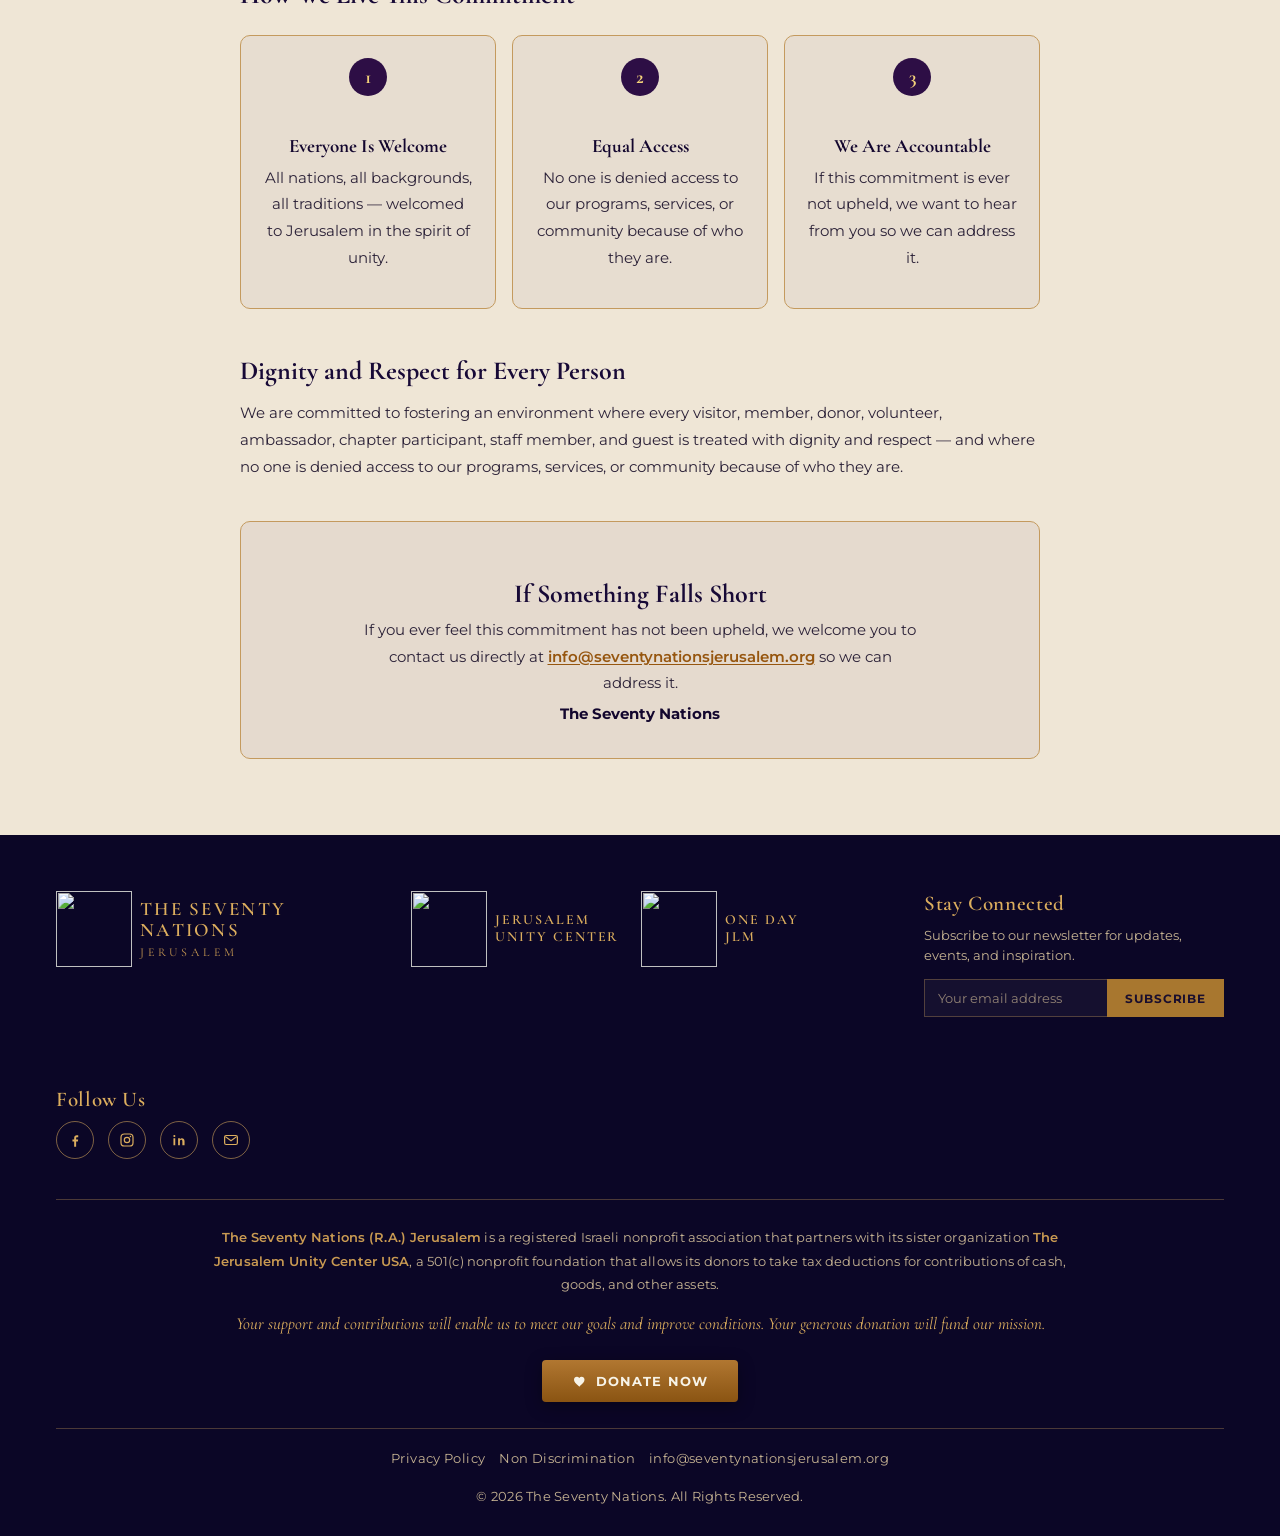
==== commit d9c5ec17: "Point donate buttons to new site, wire up newsletter/contact forms Redirect every Donate CTA (nav, G" ====
--- a/non-discrimination-policy.html
+++ b/non-discrimination-policy.html
@@ -42,7 +42,7 @@
         <li><a href="index.html#events">Events</a></li>
         <li><a href="index.html">News</a></li>
       </ul>
-      <a class="btn-donate" href="https://theseventynations.org/donate-now/">Donate</a>
+      <a class="btn-donate" href="https://jerusalemunity.org/donate.html">Donate</a>
     </nav>
   </header>
 
@@ -144,7 +144,7 @@
         <h2>If Something Falls Short</h2>
         <p>
           If you ever feel this commitment has not been upheld, we welcome you to contact us directly
-          at <a href="mailto:info@theseventynations.org">info@theseventynations.org</a> so we can address it.
+          at <a href="mailto:info@seventynationsjerusalem.org">info@seventynationsjerusalem.org</a> so we can address it.
         </p>
         <p><strong>The Seventy Nations</strong></p>
       </div>
@@ -190,10 +190,15 @@
         <div class="footer__connect">
           <h3 class="footer__label">Stay Connected</h3>
           <p class="footer__connect-text">Subscribe to our newsletter for updates,<br> events, and inspiration.</p>
-          <div class="footer__subscribe">
-            <input class="footer__input" type="email" placeholder="Your email address" aria-label="Your email address" />
-            <button class="footer__sub-btn" type="button">SUBSCRIBE</button>
-          </div>
+          <form class="footer__subscribe" data-juc-newsletter novalidate>
+            <input class="footer__input" type="email" name="email" placeholder="Your email address" aria-label="Your email address" required />
+            <button class="footer__sub-btn" type="submit">SUBSCRIBE</button>
+            <div class="jm-hp" aria-hidden="true">
+              <label>Leave this field empty
+                <input type="text" name="website" tabindex="-1" autocomplete="off" />
+              </label>
+            </div>
+          </form>
         </div>
 
         <!-- 4. Follow Us -->
@@ -209,7 +214,7 @@
             <a class="footer__social-btn" href="https://www.linkedin.com/in/meirah-marianne-paradise-b34072191/" target="_blank" rel="noopener noreferrer" aria-label="LinkedIn">
               <svg viewBox="0 0 24 24" width="16" height="16" fill="currentColor"><path d="M7 9.5H4.6V19H7V9.5ZM5.8 5.3a1.4 1.4 0 1 0 0 2.8 1.4 1.4 0 0 0 0-2.8ZM19.4 19v-5.2c0-2.8-1.5-4.1-3.5-4.1a3 3 0 0 0-2.7 1.5V9.5H10.8c0 .7 0 9.5 0 9.5h2.4v-5.3c0-.3 0-.6.1-.8.2-.5.7-1.1 1.6-1.1 1.1 0 1.6.9 1.6 2.1V19h2.3Z"/></svg>
             </a>
-            <a class="footer__social-btn" href="mailto:info@theseventynations.org" aria-label="Email">
+            <a class="footer__social-btn" href="mailto:info@seventynationsjerusalem.org" aria-label="Email">
               <svg viewBox="0 0 24 24" width="16" height="16" fill="none" stroke="currentColor" stroke-width="1.6"><rect x="3.5" y="6" width="17" height="12" rx="2"/><path d="m4.5 7.5 7.5 5.5 7.5-5.5"/></svg>
             </a>
           </div>
@@ -230,7 +235,7 @@
           Your support and contributions will enable us to meet our goals and improve conditions.
           Your generous donation will fund our mission.
         </p>
-        <a class="footer__donate" href="https://theseventynations.org/donate-now/">
+        <a class="footer__donate" href="https://jerusalemunity.org/donate.html">
           <svg class="donate-heart" viewBox="0 0 24 24" fill="currentColor" aria-hidden="true"><path d="M12 20.3l-1.4-1.3C6 14.9 3.2 12.3 3.2 9.1 3.2 6.5 5.2 4.5 7.8 4.5c1.5 0 2.9.7 3.8 1.8.9-1.1 2.3-1.8 3.8-1.8 2.6 0 4.6 2 4.6 4.6 0 3.2-2.8 5.8-7.4 9.9L12 20.3Z"/></svg>
           Donate Now
         </a>
@@ -241,12 +246,13 @@
         <nav class="footer__legal-links" aria-label="Legal">
           <a href="privacy-policy.html">Privacy Policy</a>
           <a href="non-discrimination-policy.html">Non Discrimination</a>
-          <a href="mailto:info@theseventynations.org">info@theseventynations.org</a>
+          <a href="mailto:info@seventynationsjerusalem.org">info@seventynationsjerusalem.org</a>
         </nav>
         <p class="footer__copy">&copy; 2026 The Seventy Nations. All Rights Reserved.</p>
       </div>
 
     </div>
   </footer>
+  <script src="forms.js"></script>
 </body>
 </html>
--- a/style.css
+++ b/style.css
@@ -188,8 +188,12 @@
      grows past a laptop. it used to be a flat 765px tall at every width, so a
      desktop monitor scaled the picture up and sliced the sky off the top and the
      hills off the bottom — the exact two bands the text has to sit in. below
-     ~1406px this never binds, so laptops render as before */
-  min-height: clamp(600px, 54.4vw, 1050px);
+     ~1406px this never binds, so laptops render as before.
+     the upper bound used to be a flat 1050px, which quietly brought the crop back
+     above ~2100px and pushed the light back down over the scripture. it now keeps
+     creeping up on very wide monitors so the dark band under the fan never gets
+     shorter than the verse that has to sit in it */
+  min-height: clamp(600px, 54.4vw, max(1200px, 42vw));
   background-color: var(--purple-deep);
   background-image: url("https://blogger.googleusercontent.com/img/b/R29vZ2xl/AVvXsEi4NL5I6z4Fsqjk9rOCJm0djrOQAMzy40NzS8wkbIdkRNKZnsY7QqfdKvYnTonJQbKLfzsp5kefvJM5Okx48xs7QXwoocVxa5qgfTHYvI22n-U4d_lOocvNRO_q1N51jFpRMs3h9b6Nrf6HPSqzwm3_qiJ44S8NHMmNj-7c7CbjyrgLEtnBqooa5QmGypw/s3400/new-hero-bg-high-res.png");
   /* desktop artwork: full-bleed, centre-cropped and filled edge to edge */
@@ -254,48 +258,56 @@
   grid-row: 1;
   align-self: end;
   justify-self: center;
-  max-width: 600px;
+  /* wider than the old 460: the verse is set large now, and its longest line
+     ("and for the sake of Jerusalem") has to stay on one line — the client's
+     seven-line shape breaks the moment a line wraps */
+  max-width: 560px;
   text-align: center;
   padding: 0 10px;
+  /* the clear wedge runs from the city out to the sun, and its underside climbs
+     to the right — far more room than the thin strip of hills we were using.
+     the block is bottom-anchored so it grows upward into that wedge.
+     it used to hang off the very hem of the frame (-44px), which pinned the
+     composition to the floor and left a dead band under the buttons opposite it.
+     lifted clear of the hem now, into the open air between the ridge and the
+     beams: the offset is in vw because the frame is 54.4vw tall, so this keeps
+     the same spot on the artwork at every desktop width */
+  margin-bottom: clamp(24px, 3vw, 64px);
   /* no plate and no scrim: down here the artwork is already deep and dark, so
      the scripture reads on its own. the box that used to dim the sunset was what
      made this look bolted on */
 }
 
-/* single gold hairline under the scripture — the same ornament language as
-   .hero__rule. it sits below the caption, on the dark hills: above the text it
-   ran parallel to the hazy ridge line and read as a second horizon */
-.hero__quote::before {
-  content: "";
-  position: absolute;
-  bottom: -24px;
-  left: 32%;
-  right: 32%;
-  height: 1px;
-  background: linear-gradient(
-    90deg,
-    rgba(229, 173, 60, 0) 0%,
-    rgba(229, 173, 60, 0.7) 50%,
-    rgba(229, 173, 60, 0) 100%
-  );
-  box-shadow: 0 1px 4px rgba(7, 5, 24, 0.85);
-}
+/* no gold hairline any more. the verse is set as a tapered column now, and a flat
+   rule ruled straight across its foot cancelled exactly the shape the client asked
+   for — the gold small-caps attribution is ornament enough */
+.hero__quote::before { content: none; }
 
 .hero__quote blockquote {
   font-family: "Playfair Display", serif;
   font-style: italic;
   font-weight: 400;
-  font-size: 20px;
-  line-height: 1.62;
+  /* the hero frame is 54.4vw tall, so the wedge under the fan grows with the
+     viewport — the verse scales with it and keeps the same share of that wedge at
+     every width instead of overflowing it on a laptop. sized up by about a third
+     from the first pass: at 1440 this reads 23px against a 60px headline, which
+     is what makes the two halves of the composition balance */
+  font-size: clamp(19px, 1.62vw, 30px);
+  /* tighter leading than a paragraph wants: this is set as verse now, and seven
+     lines have to live where three used to */
+  line-height: 1.34;
   color: var(--quote-text);
-  text-shadow: 0 2px 10px rgba(7, 5, 24, 0.95), 0 0 26px rgba(7, 5, 24, 0.85), 0 0 52px rgba(7, 5, 24, 0.6);
+  /* deeper glow than before. set this large the verse reaches up past the hill
+     ridge into the lit haze, so each line carries its own pool of shadow */
+  text-shadow: 0 2px 12px rgba(7, 5, 24, 0.98), 0 0 30px rgba(7, 5, 24, 0.92), 0 0 64px rgba(7, 5, 24, 0.72);
 }
 
 .hero__quote figcaption {
-  margin-top: 16px;
+  margin-top: 14px;
   font-family: "Cormorant Garamond", serif;
   font-weight: 600;
-  font-size: 13px;
+  /* scaled with the verse so the attribution keeps its proportion to it */
+  font-size: clamp(12px, 0.86vw, 15px);
   letter-spacing: 0.34em;
   text-transform: uppercase;
   color: var(--gold);
@@ -311,6 +323,11 @@
   display: flex;
   flex-direction: column;
   align-items: flex-start;
+  /* take the whole height of the row rather than sitting at the top of it, and
+     centre the block inside it. top-anchored, every pixel the frame gained over
+     the copy piled up in one place — the empty stretch under the buttons */
+  align-self: stretch;
+  justify-content: center;
 }
 
 .hero__title {
@@ -330,7 +347,12 @@
   font-size: 30px;
   letter-spacing: 0.02em;
   color: var(--gold);
-  margin-top: 10px;
+  /* the four gaps down this column (here, either side of the rule, and above the
+     buttons) all open with the viewport now. centring alone only splits the
+     surplus height between top and bottom; letting the rhythm breathe with the
+     frame is what actually closes it, and it does so without touching a single
+     type size — the headline still has to stay on one line in its track */
+  margin-top: clamp(10px, 0.9vw, 18px);
 }
 
 /* mockup ornament: thin gold line — sun/star burst — thin gold line,
@@ -341,7 +363,7 @@
   gap: 12px;
   width: 100%;
   max-width: 355px;
-  margin: 20px 0 22px;
+  margin: clamp(20px, 2.2vw, 44px) 0 clamp(22px, 2.4vw, 48px);
 }
 
 .hero__rule::before,
@@ -372,13 +394,13 @@
   max-width: 440px;
 }
 
-.hero__lede + .hero__lede { margin-top: 14px; }
+.hero__lede + .hero__lede { margin-top: clamp(14px, 1.3vw, 26px); }
 
 /* ---- Buttons ---- */
 .hero__actions {
   display: flex;
   gap: 18px;
-  margin-top: 30px;
+  margin-top: clamp(30px, 3.4vw, 68px);
 }
 
 .btn {
@@ -425,14 +447,25 @@
   .site-header { padding: 18px 32px; }
   .main-nav { gap: 24px; }
   .main-nav__list { gap: 22px; }
-  .hero { grid-template-columns: minmax(0, 1fr) minmax(0, 400px); column-gap: 36px; padding: 200px 32px 72px; }
-  /* a wider track still honours the three hand-set lines. that keeps the block
-     short, so bottom-aligning it can't grow the text back up into the beams —
-     and it rides a little lower to stay on the dark hills */
-  .hero__quote { max-width: 400px; margin-bottom: -28px; }
-  .hero__quote blockquote { font-size: 17px; }
+  .hero { grid-template-columns: minmax(0, 1fr) minmax(0, 400px); column-gap: 36px; padding: 200px 32px 40px; }
+  /* smaller and lower than the desktop setting. seven lines are ~190px tall and
+     the dark band down here is barely wider than that, so the verse has to give
+     back both leading and a few points of size to stay off the beams */
+  /* same lift as the desktop rule, but a fixed one: below 1100 the frame is held
+     at a flat 780px (see the min-width:981 rule under this), so a vw offset would
+     keep shrinking against a height that no longer moves */
+  .hero__quote { max-width: 380px; margin-bottom: 56px; }
+  .hero__quote blockquote { font-size: 16px; }
   .hero__title { font-size: 54px; }
   .hero__lede { max-width: 640px; }
+}
+
+/* small laptops still in the two-column hero (981-1100px). here 54.4vw is only
+   ~600px, so the frame was sized by its own content at ~711px — short enough that
+   the light floor landed 40px *inside* the scripture. a hard 780px floor buys the
+   band back. scoped so the stacked layouts below 980px keep their own heights */
+@media (min-width: 981px) and (max-width: 1100px) {
+  .hero { min-height: 780px; }
 }
 
 /* Compact header for laptops/tablets so the full nav never overflows.
@@ -552,10 +585,12 @@
   .hero__quote::after { display: none; }
   .hero__quote blockquote {
     font-size: 17px;
-    line-height: 1.6;
+    line-height: 1.45;
     text-shadow: 0 2px 12px rgba(7, 5, 24, 1), 0 0 30px rgba(7, 5, 24, 0.95), 0 0 56px rgba(7, 5, 24, 0.8);
   }
-  .hero__quote blockquote br { display: none; }
+  /* the hand-set breaks stay on down here too: the longest line is ~210px, so it
+     clears a 320px phone, and letting it reflow instead just wrapped it into more
+     lines than the client's layout uses anyway */
   .hero__quote figcaption { margin-top: 12px; font-size: 12px; }
   .hero__content {
     max-width: none;
@@ -1869,6 +1904,16 @@
   cursor: pointer;
 }
 .footer__sub-btn:hover { filter: brightness(1.07); }
+.footer__sub-btn:disabled { opacity: 0.6; cursor: default; }
+.footer__sub-status {
+  margin: 8px 0 0;
+  font-family: "Montserrat", sans-serif;
+  font-size: 12px;
+  color: var(--ft-muted);
+  min-height: 14px;
+}
+.footer__sub-status.is-success { color: var(--ft-gold); }
+.footer__sub-status.is-error { color: #E08A6B; }
 
 /* 4. Follow Us */
 .footer__social { display: flex; gap: 14px; }
@@ -2259,6 +2304,13 @@
 }
 .jm-consent a:hover { color: var(--gold-soft); }
 
+.jm-form__status {
+  margin: 14px 0 0;
+  font-family: "Montserrat", sans-serif;
+  font-size: 13px;
+  color: #E08A6B;
+}
+
 /* ---- submit ---- */
 .jm-submit {
   display: inline-flex;
@@ -2282,6 +2334,7 @@
   transition: filter 0.2s ease, transform 0.2s ease;
 }
 .jm-submit:hover { filter: brightness(1.08); transform: translateY(-1px); }
+.jm-submit:disabled { opacity: 0.6; cursor: default; transform: none; }
 .jm-submit__arrow { font-size: 15px; line-height: 1; }
 .jm-submit--ghost {
   width: auto;
